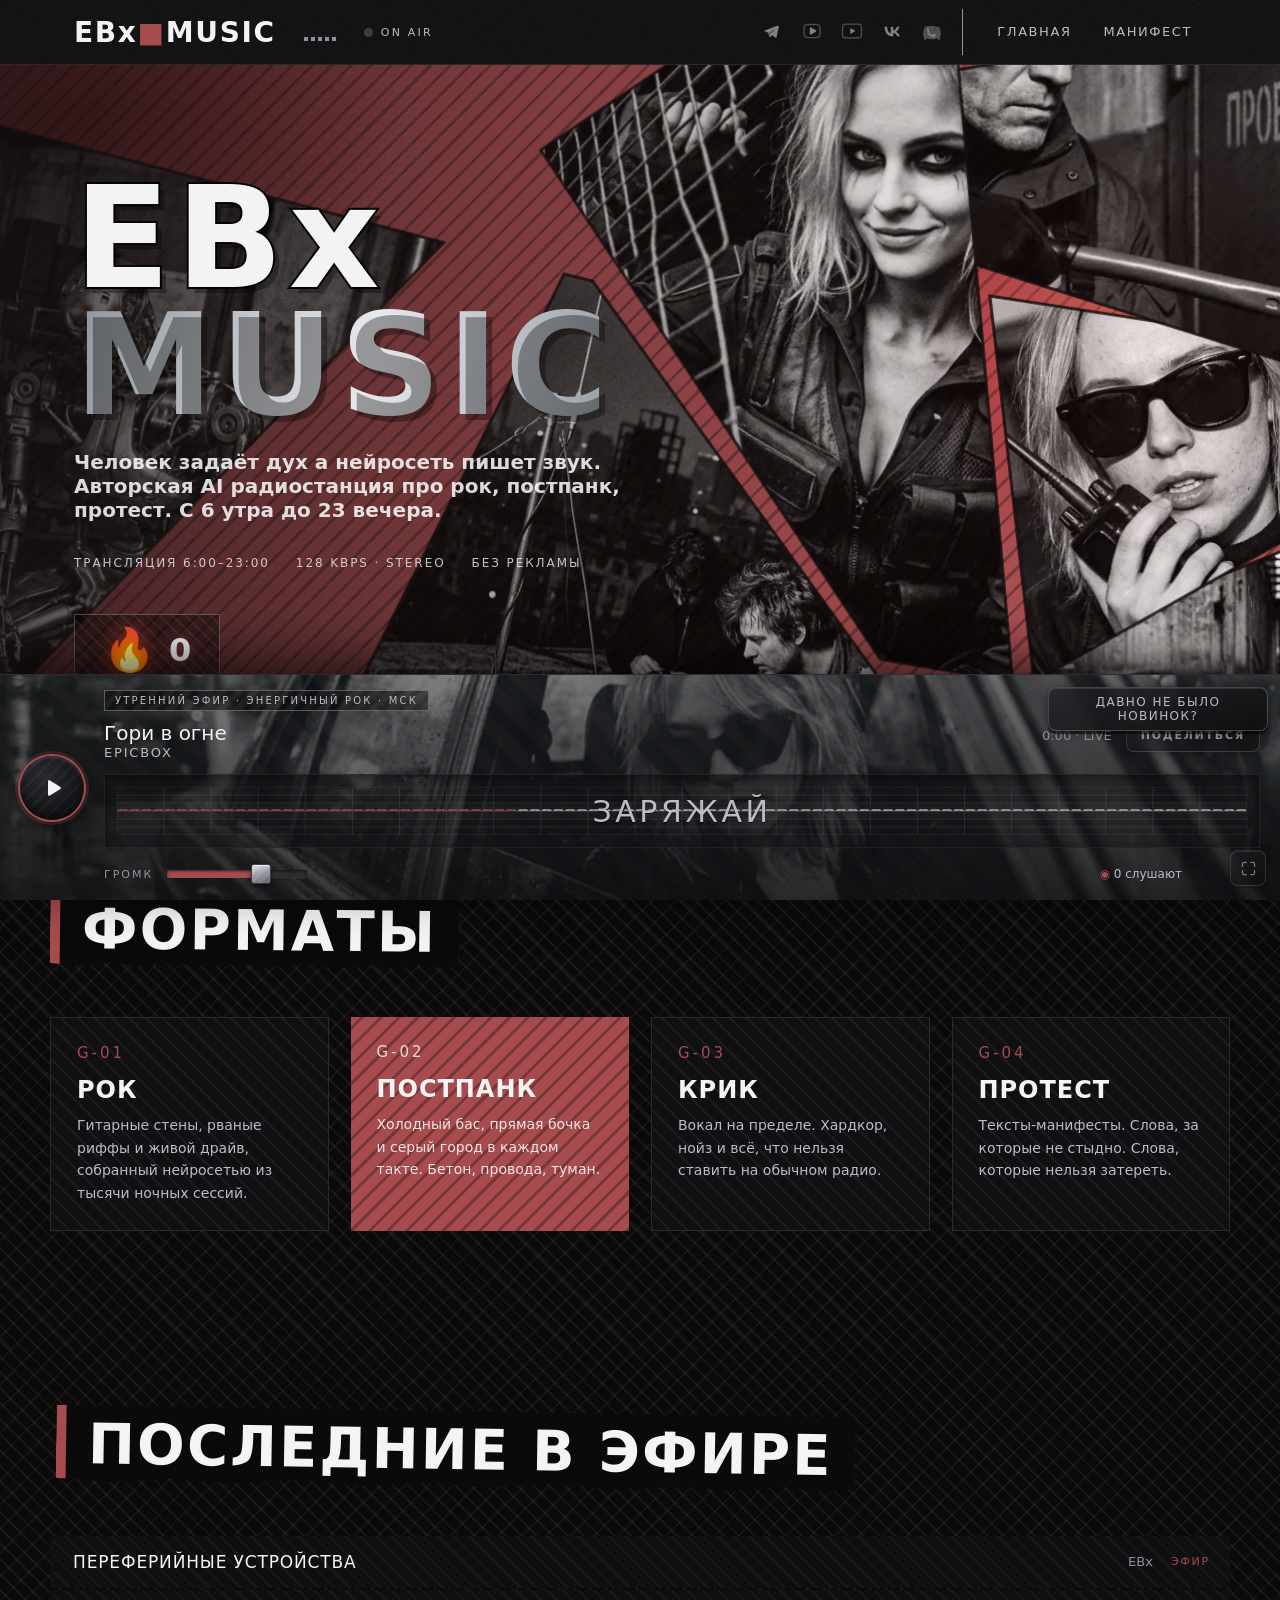
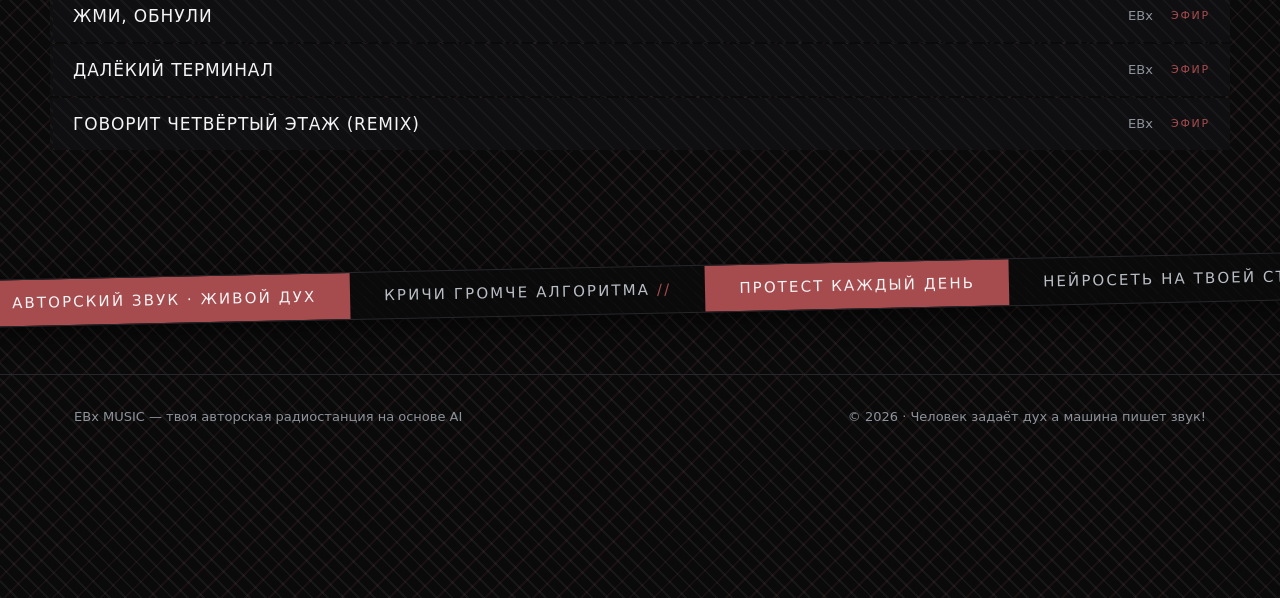
==== index.html @ da036bd4 "add Discord link (header + join)" ====
<!doctype html>
<html lang="ru">
<head>
  <meta charset="utf-8">
  <meta name="viewport" content="width=device-width, initial-scale=1, viewport-fit=cover">
  <title>EBx MUSIC — В эфире</title>
  <meta name="description" content="Авторская AI радиостанция про рок, постпанк, протест. Человек задаёт дух а нейросеть пишет звук. С 6 утра до 23 вечера.">
  <meta property="og:title" content="EBx MUSIC — авторское AI-радио">
  <meta property="og:description" content="Рок, постпанк и крик протеста. Нейросеть пишет звук — с 6 утра до 23 вечера.">
  <meta property="og:type" content="website">
  <meta name="radio-online-verification" content="2487713317a01f3c6e963885a23d91bf057088931046e18e">
  <link rel="icon" href="data:image/svg+xml,%3Csvg xmlns='http://www.w3.org/2000/svg' viewBox='0 0 32 32'%3E%3Crect width='32' height='32' fill='%230A0A0B'/%3E%3Cpath d='M20 3 6 19h7l-3 10L26 12h-8l2-9z' fill='%23B31217'/%3E%3C/svg%3E">
  <style>
  #__loadbar{position:fixed;top:0;left:0;height:3px;width:0;z-index:1001;pointer-events:none;transition:width .25s cubic-bezier(.1,.5,.3,1),opacity .3s;opacity:1}
  #__loadbar .lb-body{position:absolute;inset:0;background:repeating-linear-gradient(-45deg,#B31217 0 8px,#7E0D11 8px 16px);background-size:23px 100%;animation:lbMove .5s linear infinite}
  #__loadbar .lb-head{position:absolute;top:0;bottom:0;right:0;width:56px;background:linear-gradient(90deg,rgba(232,234,238,0),#E8EAEE 35%,#9AA0A8 60%,#D7DADE 85%,#878C94);box-shadow:0 0 10px rgba(179,18,23,.9),0 0 4px rgba(232,234,238,.8)}
  @keyframes lbMove{to{background-position:23px 0}}
  @media (prefers-reduced-motion:reduce){#__loadbar .lb-body{animation:none}}
  </style>
  <script>
  (function(){
    var d=document,b=d.createElement('div');b.id='__loadbar';
    b.innerHTML='<div class="lb-body"></div><div class="lb-head"></div>';
    d.documentElement.appendChild(b);
    var p=0,done=false;
    function set(v){p=Math.max(p,Math.min(v,100));b.style.width=p+'%'}
    function trickle(){if(done)return;var step=(100-p)*.12*(.6+Math.random()*.8);set(p+Math.max(.5,step));if(p<85)setTimeout(trickle,200+Math.random()*300)}
    set(35);setTimeout(trickle,250);
    function complete(){if(done)return;done=true;set(100);setTimeout(function(){b.style.opacity='0';setTimeout(function(){b.remove()},320)},150)}
    if(d.readyState==='complete')complete();else addEventListener('load',complete);
    addEventListener('pageshow',function(e){if(e.persisted){done=true;b.remove()}});
  })();
  </script>
  <script type="module" crossorigin src="/assets/share-CVYyEYfm.js"></script>
  <script type="module" crossorigin src="/assets/main-DSw1PG3q.js"></script>
  <link rel="stylesheet" crossorigin href="/assets/share-ChvzDr6m.css">
  <link rel="preconnect" href="https://radio.ebxm.ru" crossorigin>
  <link rel="preload" as="image" fetchpriority="high" href="/assets/collage--79Tf3HQ.webp">
<style id="critical-css">:root{--black: #0A0A0B;--white: #F4F4F5;--red: #A64B4E;--red-dark: #743B3E;--silver: #B9BDC4;--silver-dim: #8E939B;--metallic: linear-gradient(100deg, #8E939B 0%, #E8EAEE 28%, #9AA0A8 50%, #D7DADE 72%, #878C94 100%);--noise: url("data:image/svg+xml,%3Csvg xmlns='http://www.w3.org/2000/svg' width='140' height='140'%3E%3Cfilter id='n'%3E%3CfeTurbulence type='fractalNoise' baseFrequency='0.9' numOctaves='2'/%3E%3C/filter%3E%3Crect width='140' height='140' filter='url(%23n)' opacity='0.5'/%3E%3C/svg%3E");--stripes: repeating-linear-gradient(45deg, transparent 0 14px, rgba(166,75,78,.14) 14px 28px);--font-h: "Arial Narrow", "Impact", system-ui, sans-serif;--font-b: system-ui, "Segoe UI", sans-serif}*{margin:0;padding:0;box-sizing:border-box}html{scroll-behavior:smooth;overflow-x:hidden}body{background:repeating-linear-gradient(45deg,rgba(255,255,255,.055) 0 2px,transparent 2px 11px),repeating-linear-gradient(-45deg,rgba(166,75,78,.09) 0 2px,transparent 2px 17px),var(--black);color:var(--white);font-family:var(--font-b);overflow-x:hidden;max-width:100vw;padding-bottom:140px}body:after{content:"";position:fixed;inset:0;background:var(--noise);opacity:.07;pointer-events:none;z-index:999}body:before{content:"";position:fixed;inset:-50%;background:repeating-linear-gradient(45deg,transparent 0 20px,rgba(185,189,196,.06) 20px 22px,transparent 22px 44px);pointer-events:none;z-index:0;animation:stripes 60s linear infinite}a{color:inherit;text-decoration:none}svg,canvas{display:block}h1,h2,h3{font-family:var(--font-h);text-transform:uppercase;letter-spacing:.04em;font-weight:700}.metallic{background:var(--metallic);background-size:200% 100%;-webkit-background-clip:text;background-clip:text;color:transparent;animation:sheen 6s linear infinite}.wrap{max-width:1180px;margin:0 auto;padding:0 24px}html{scrollbar-width:thin;scrollbar-color:var(--red) #0D0D0F}::-webkit-scrollbar{width:12px;height:12px}::-webkit-scrollbar-track{background:repeating-linear-gradient(45deg,rgba(255,255,255,.03) 0 2px,transparent 2px 8px),#0d0d0f}::-webkit-scrollbar-thumb{background:repeating-linear-gradient(-45deg,#a64b4e 0 8px,#743b3e 8px 16px);border:1px solid rgba(185,189,196,.35)}::-webkit-scrollbar-thumb:hover{background:linear-gradient(100deg,#8e939b,#e8eaee 28%,#9aa0a8,#d7dade 72%,#878c94);border-color:var(--silver)}::-webkit-scrollbar-thumb:active{background:var(--red-dark)}::-webkit-scrollbar-corner{background:#0d0d0f}.evt-scroll{scrollbar-width:thin;scrollbar-color:var(--red) #0D0D0F}.evt-scroll::-webkit-scrollbar{width:8px}textarea{scrollbar-width:thin;scrollbar-color:var(--red-dark) #101013}textarea::-webkit-scrollbar{width:8px}textarea::-webkit-scrollbar-track{background:#101013}header.site{position:sticky;top:0;z-index:100;border-bottom:1px solid #26262B;background:url("data:image/svg+xml,%3Csvg xmlns='http://www.w3.org/2000/svg' width='140' height='140'%3E%3Cfilter id='n'%3E%3CfeTurbulence type='fractalNoise' baseFrequency='0.8' numOctaves='2'/%3E%3C/filter%3E%3Crect width='140' height='140' filter='url(%23n)' opacity='0.08'/%3E%3C/svg%3E"),#0a0a0bed;backdrop-filter:blur(8px)}.header-in{display:flex;align-items:center;gap:28px;height:64px}.logo{font-family:var(--font-h);font-size:28px;font-weight:700;letter-spacing:.06em}.logo b{color:var(--red)}.eq{display:flex;gap:3px;align-items:flex-end;height:18px}.eq i{width:4px;background:var(--silver-dim);height:20%}.on-air .eq i{background:var(--red);animation:eq .8s ease-in-out infinite alternate}.eq i:nth-child(2){animation-delay:.15s}.eq i:nth-child(3){animation-delay:.3s}.eq i:nth-child(4){animation-delay:.1s}.eq i:nth-child(5){animation-delay:.25s}nav.main{display:flex;align-items:center;gap:4px;margin-left:auto}nav.main .soc{display:flex;align-items:center;gap:12px;margin-right:16px;padding-right:16px;border-right:1px solid var(--silver-dim, #3A3A3E)}nav.main .soc a{display:flex;align-items:center;padding:8px 0;color:var(--silver);opacity:.65;border-bottom:2px solid transparent}nav.main .soc svg{width:28px;height:28px}nav.main .soc a:hover{color:var(--white);opacity:1}nav.main a{padding:8px 14px;font-size:13px;letter-spacing:.12em;text-transform:uppercase;color:var(--silver);border-bottom:2px solid transparent}nav.main a:hover{color:var(--white)}nav.main a.active{color:var(--white);border-color:var(--red)}.on-air-badge{display:flex;align-items:center;gap:8px;font-size:11px;letter-spacing:.2em;color:var(--silver)}.on-air-badge:before{content:"";width:9px;height:9px;border-radius:50%;background:#3a3a3e}body.on-air .on-air-badge{color:var(--white)}body.on-air .on-air-badge:before{background:var(--red);animation:pulse 1.4s infinite}.burger{display:none;margin-left:auto;width:44px;height:44px;background:none;border:none;cursor:pointer;padding:10px;flex-direction:column;justify-content:space-between}.burger span{display:block;height:3px;width:100%;background:var(--silver);transition:transform .3s,opacity .3s,background .3s}.burger:hover span{background:var(--white)}.burger.open span:nth-child(1){transform:translateY(8.5px) rotate(45deg);background:var(--red)}.burger.open span:nth-child(2){opacity:0}.burger.open span:nth-child(3){transform:translateY(-8.5px) rotate(-45deg);background:var(--red)}.mobile-nav{display:none;position:sticky;top:64px;z-index:99;background:repeating-linear-gradient(45deg,rgba(255,255,255,.03) 0 1px,transparent 1px 8px),#0a0a0bfa;border-bottom:1px solid #26262B;transform:translateY(-8px);opacity:0;pointer-events:none;transition:transform .3s ease,opacity .3s ease}.mobile-nav.open{transform:none;opacity:1;pointer-events:auto}.mobile-nav a{display:block;padding:16px 24px;font-family:var(--font-h);text-transform:uppercase;letter-spacing:.14em;font-size:17px;color:var(--silver);border-left:4px solid transparent}.mobile-nav a:hover{color:var(--white);background:#a64b4e24}.mobile-nav a.active{color:var(--white);border-left-color:var(--red)}@media (max-width: 720px){nav.main{display:none}.burger{display:flex}.mobile-nav{display:block}.header-in{gap:14px}.logo{font-size:24px}}.hero-blobs{position:absolute;inset:0;pointer-events:none;z-index:1}.hero-blobs i{position:absolute;display:block;border-radius:50%;filter:blur(2px);will-change:transform}.hero-blobs i:nth-child(1){width:46vw;height:30vw;left:-12vw;top:-8vw;background:radial-gradient(ellipse at 40% 40%,rgba(60,5,7,.55),transparent 65%);animation:blobDrift1 26s ease-in-out infinite alternate}.hero-blobs i:nth-child(2){width:34vw;height:34vw;right:-6vw;top:6vw;background:radial-gradient(circle at 45% 45%,rgba(255,120,80,.32),rgba(208,24,30,.18) 45%,transparent 68%);animation:blobDrift2 21s ease-in-out infinite alternate}.hero-blobs i:nth-child(3){width:14vw;height:9vw;left:34vw;bottom:-3vw;background:radial-gradient(ellipse,rgba(255,180,140,.26),transparent 70%);animation:blobDrift1 17s ease-in-out infinite alternate-reverse}.hero-blobs i:nth-child(4){width:26vw;height:20vw;right:8vw;bottom:-10vw;background:radial-gradient(ellipse at 50% 30%,rgba(40,3,5,.5),transparent 62%);animation:blobDrift2 30s ease-in-out infinite alternate-reverse}.hero-blobs i:nth-child(5){width:12vw;height:12vw;left:10vw;top:30%;background:radial-gradient(circle,rgba(185,189,196,.16),transparent 65%);animation:blobDrift1 23s ease-in-out infinite alternate}@keyframes blobDrift1{0%{transform:translate(0) scale(1)}to{transform:translate(4vw,2vw) scale(1.08)}}@keyframes blobDrift2{0%{transform:translate(0) scale(1.05)}to{transform:translate(-3vw,3vw) scale(.95)}}@media (prefers-reduced-motion: reduce){.hero-blobs i{animation:none}}.hero{position:relative;padding:110px 0 90px;background:repeating-linear-gradient(-45deg,rgba(0,0,0,.3) 0 3px,transparent 3px 14px),var(--red);overflow:hidden}.hero:before{content:"";position:absolute;inset:0;background:var(--stripes);animation:stripes 26s linear infinite}.hero:after{content:"";position:absolute;inset:0;background:var(--noise);opacity:.16;mix-blend-mode:overlay}.hero .wrap{position:relative;z-index:2}.hero-grid{display:grid;grid-template-columns:1.5fr 1fr;gap:44px;align-items:center}@media (max-width: 900px){.hero-grid{grid-template-columns:1fr}.event-feed{max-width:480px;max-height:480px}}@media (max-width: 720px){.hero{padding:72px 0 64px}.hero p.sub{font-size:16px}.card:nth-child(4n+1){transform:rotate(-.35deg) translateY(1px)}.card:nth-child(4n+2){transform:rotate(.45deg) translateY(-1.5px)}.card:nth-child(4n+3){transform:rotate(-.2deg) translate(1.5px)}.card:nth-child(4n){transform:rotate(.3deg) translateY(2px)}section.block{padding:64px 0}.card:nth-child(4n+1),.card:nth-child(4n+2),.card:nth-child(4n+3),.card:nth-child(4n),section.block:nth-of-type(odd) .sec-title,section.block:nth-of-type(2n) .sec-title,section.block:nth-of-type(3n) .sec-title,section.block:nth-of-type(4n) .sec-title{transform:none}}@media (max-width: 480px){.eq{display:none}.header-in{height:56px}.logo{font-size:21px}.on-air-badge{font-size:9px;letter-spacing:.14em}.mobile-nav{top:56px}.ticker{margin:18px -8px}.event-feed{max-height:420px}.wrap{padding:0 16px}}@media (pointer: coarse){input[type=range]{height:6px}input[type=range]::-webkit-slider-thumb{width:22px;height:22px}input[type=range]::-moz-range-thumb{width:22px;height:22px}}.hero-collage{position:absolute;inset:0;z-index:1;background-image:var(--shard-img);background-size:cover;background-position:center;background-repeat:no-repeat;pointer-events:none;opacity:.92}.hero-collage:after{content:"";position:absolute;inset:0;pointer-events:none;background:linear-gradient(90deg,#0a0a0bb8,#0a0a0b40 45%,#0a0a0b00 75%)}.hero-left{position:relative;z-index:2}.btn{display:inline-flex;align-items:center;gap:12px;font-family:var(--font-h);text-transform:uppercase;letter-spacing:.14em;font-size:16px;padding:16px 34px;border:none;cursor:pointer;color:var(--white);background:var(--black);position:relative;overflow:hidden}.btn:before{content:"";position:absolute;inset:0;background:repeating-linear-gradient(-45deg,transparent 0 10px,rgba(255,255,255,.07) 10px 20px)}.btn:hover{outline:1px solid var(--silver)}.btn.red{background:var(--red-dark)}.btn.silver{background:var(--metallic);background-size:200% 100%;animation:sheen 5s linear infinite;color:var(--black)}.btn.silver:before{background:repeating-linear-gradient(-45deg,transparent 0 10px,rgba(0,0,0,.05) 10px 20px)}</style>
</head>
<body>
<header class="site"><div class="wrap header-in">
  <a class="logo" href="/">EBx<b>■</b>MUSIC</a>
  <div class="eq" aria-hidden="true"><i></i><i></i><i></i><i></i><i></i></div>
  <span class="on-air-badge">ON AIR</span>
  <nav class="main">
    <span class="soc" aria-label="Соцсети">
      <a href="https://t.me/ebxmusic" target="_blank" rel="noopener" aria-label="Telegram" title="Telegram">
        <svg viewBox="0 0 24 24" width="20" height="20" fill="none" xmlns="http://www.w3.org/2000/svg" aria-hidden="true"><path d="M17.07 7.23 5.95 11.54c-.76.3-.75.72-.13.9l2.85.9 1.1 3.37c.13.36.24.5.45.5.28 0 .4-.13.56-.29l1.35-1.31 2.81 2.08c.52.28.89.14 1.02-.48l1.85-8.72c.19-.76-.29-1.1-.94-.86Z" fill="currentColor"/><path d="M9.6 13.94 13.9 10.8c.21-.14.4-.06.25.08l-3.67 3.32-.14 1.55-.44-1.81Z" fill="#0A0A0B" fill-opacity=".9"/></svg>
      </a>
      <a href="https://www.youtube.com/@epicboxmusic" target="_blank" rel="noopener" aria-label="YouTube" title="YouTube">
        <svg viewBox="0 0 24 24" width="20" height="20" fill="none" xmlns="http://www.w3.org/2000/svg" aria-hidden="true"><path d="M11.08 9.06l4.2 2.4a.62.62 0 0 1 0 1.08l-4.2 2.4a.62.62 0 0 1-.93-.54V9.6a.62.62 0 0 1 .93-.54Z" fill="currentColor"/><path d="M7.2 6.6c1.55-.13 3.13-.2 4.8-.2s3.25.07 4.8.2c.95.08 1.72.8 1.86 1.74.13.9.22 2.26.22 3.66s-.09 2.76-.22 3.66a1.96 1.96 0 0 1-1.86 1.74c-1.55.13-3.13.2-4.8.2s-3.25-.07-4.8-.2a1.96 1.96 0 0 1-1.86-1.74c-.13-.9-.22-2.26-.22-3.66s.09-2.76.22-3.66A1.96 1.96 0 0 1 7.2 6.6Z" stroke="currentColor" stroke-opacity=".55" stroke-width="1.1"/></svg>
      </a>
      <a href="https://rutube.ru/channel/48213165" target="_blank" rel="noopener" aria-label="Rutube" title="Rutube">
        <svg viewBox="0 0 24 24" width="20" height="20" fill="none" xmlns="http://www.w3.org/2000/svg" aria-hidden="true"><path d="M12 6.1c2.6 0 4.5.03 5.9.1 1.1.06 1.98.9 2.1 2 .1.9.17 2.2.17 3.8s-.07 2.9-.17 3.8a2.14 2.14 0 0 1-2.1 2c-1.4.07-3.3.1-5.9.1s-4.5-.03-5.9-.1a2.14 2.14 0 0 1-2.1-2c-.1-.9-.17-2.2-.17-3.8s.07-2.9.17-3.8a2.14 2.14 0 0 1 2.1-2c1.4-.07 3.3-.1 5.9-.1Z" stroke="currentColor" stroke-opacity=".55" stroke-width="1.1"/><path d="M10.6 9.4l4.2 2.6-4.2 2.6V9.4Z" fill="currentColor"/></svg>
      </a>
      <a href="https://vkvideo.ru/@club239750230" target="_blank" rel="noopener" aria-label="VK Video" title="VK Video">
        <svg viewBox="0 0 24 24" width="20" height="20" fill="none" xmlns="http://www.w3.org/2000/svg" aria-hidden="true"><path d="M12.8 16.6c-4.5 0-7.1-3.1-7.2-8.2h2.3c.06 3.76 1.72 5.35 3.04 5.68V8.4h2.16v3.25c1.3-.14 2.67-1.62 3.13-3.25h2.16a6.5 6.5 0 0 1-2.99 4.2 6.73 6.73 0 0 1 3.5 4h-2.38c-.5-1.55-1.76-2.75-3.42-2.92v2.92h-.28Z" fill="currentColor"/></svg>
      </a>
<a href="https://discord.gg/Epwmk53xg4" target="_blank" rel="noopener" aria-label="Discord" title="Discord">
        <svg viewBox="0 0 24 24" width="20" height="20" fill="none" xmlns="http://www.w3.org/2000/svg" aria-hidden="true"><path d="M17.9 8.32a11.4 11.4 0 0 1 1.72 5.53c-.01.78-.87 5.15-1.27 5.78-.1.15-.26.24-.44.24h-.29a.6.6 0 0 1-.55-.37l-.53-1.32a11.4 11.4 0 0 1-9.08 0l-.53 1.32a.6.6 0 0 1-.55.37h-.29a.59.59 0 0 1-.44-.24c-.4-.63-1.26-5-1.27-5.78a11.4 11.4 0 0 1 1.72-5.53 1.3 1.3 0 0 1 .8-.35c1-.1 2.03-.15 3.05-.16h1.13c1.02 0 2.04.06 3.05.16a1.3 1.3 0 0 1 .8.35Z" fill="currentColor" fill-opacity=".55"/><path d="M9.5 13.8c-.7-.5-1.17-1.06-1.17-1.06a3.8 3.8 0 0 1-.62-1.9c.01-.55.28-.8.44-.94.16-.15.4-.2.62-.2h.3c.2 0 .4.02.5.4.18.56.5 1.55.55 1.67.05.11.07.25 0 .37-.06.13-.11.21-.22.33-.11.11-.23.25-.33.34-.11.1-.23.21-.1.42.13.22.5.74 1.07 1.2.72.58 1.31.79 1.52.89.2.1.33.08.45-.05.12-.13.5-.6.63-.8.13-.21.26-.17.44-.1.17.06 1.11.53 1.3.63.19.1.32.14.36.23.05.08.05.5-.12.98-.17.47-.99 1.02-1.38 1.05-.4.04-.76.19-2.56-.53-2.16-.86-3.53-3.14-3.64-3.28" fill="currentColor"/><ellipse cx="9.85" cy="11.15" rx=".5" ry=".55" fill="#0A0A0B" fill-opacity=".9"/><ellipse cx="14.15" cy="11.15" rx=".5" ry=".55" fill="#0A0A0B" fill-opacity=".9"/></svg>
      </a>
    </span>
    <a href="/" class="active">Главная</a><a href="/about.html">Манифест</a>
  </nav>
  <button class="burger" id="burgerBtn" aria-label="Меню" aria-expanded="false">
    <span></span><span></span><span></span>
  </button>
</div></header>
<div class="mobile-nav" id="mobileNav">
  <a href="/" class="active">Главная</a><a href="/about.html">Манифест</a>
</div><main id="view" data-page="home">
  <div class="main-collage" style="--shard-img:url('data:,')" data-collage="assets/shards/collage-main.webp" aria-hidden="true"></div>
<section class="hero"><div class="hero-blobs" aria-hidden="true"><i></i><i></i><i></i><i></i><i></i></div>
  <div class="hero-collage" style="--shard-img:url('/assets/collage--79Tf3HQ.webp')" aria-hidden="true"></div><div class="wrap hero-grid">
  <div class="hero-left">
    <h1><span class="hero-eb">EB</span><span class="glitch" data-t="x">x</span><br><span class="metallic">MUSIC</span></h1>
    <p class="sub">Человек задаёт дух а нейросеть пишет звук. Авторская AI радиостанция про рок, постпанк, протест. С 6 утра до 23 вечера.</p>
    <div class="meta"><span>ТРАНСЛЯЦИЯ 6:00–23:00</span><span>128 KBPS · STEREO</span><span>БЕЗ РЕКЛАМЫ</span></div>
    <div class="flame-zone reveal">
      <button class="flame-btn" id="flameBtn" aria-label="Подкинуть огонёк">
        <span class="flame-emoji">🔥</span>
        <span class="flame-count" id="flameCount">0</span>
      </button>
      <p class="flame-note">Подкидывай огонь — общий костёр видят все.</p>
    </div>
  </div>
</div></section><section class="block wrap"><h2 class="sec-title reveal">Форматы</h2>
  <div class="grid g4">
    <article class="card reveal"><div class="num">G-01</div><h3>Рок</h3><p>Гитарные стены, рваные риффы и живой драйв, собранный нейросетью из тысячи ночных сессий.</p></article>
    <article class="card red-bg reveal"><div class="num">G-02</div><h3>Постпанк</h3><p>Холодный бас, прямая бочка и серый город в каждом такте. Бетон, провода, туман.</p></article>
    <article class="card reveal"><div class="num">G-03</div><h3>Крик</h3><p>Вокал на пределе. Хардкор, нойз и всё, что нельзя ставить на обычном радио.</p></article>
    <article class="card reveal"><div class="num">G-04</div><h3>Протест</h3><p>Тексты-манифесты. Слова, за которые не стыдно. Слова, которые нельзя затереть.</p></article>
  </div>
</section><section class="block wrap"><h2 class="sec-title reveal">Последние в эфире</h2>
  <ul class="history" id="historyList"></ul>
</section>
</main><div class="ticker" aria-hidden="true"><div class="ticker-track">
  <span>АВТОРСКИЙ ЗВУК · ЖИВОЙ ДУХ</span><span>КРИЧИ ГРОМЧЕ АЛГОРИТМА</span><span>ПРОТЕСТ КАЖДЫЙ ДЕНЬ</span><span>НЕЙРОСЕТЬ НА ТВОЕЙ СТОРОНЕ</span><span>ЧЕЛОВЕК ЗАДАЁТ ДУХ — AI ПИШЕТ ЗВУК</span><span>РОК НЕ УМИРАЕТ</span>
  <span>АВТОРСКИЙ ЗВУК · ЖИВОЙ ДУХ</span><span>КРИЧИ ГРОМЧЕ АЛГОРИТМА</span><span>ПРОТЕСТ КАЖДЫЙ ДЕНЬ</span><span>НЕЙРОСЕТЬ НА ТВОЕЙ СТОРОНЕ</span><span>ЧЕЛОВЕК ЗАДАЁТ ДУХ — AI ПИШЕТ ЗВУК</span><span>РОК НЕ УМИРАЕТ</span>
</div></div><div class="wrap">
  <section class="player" aria-label="Плеер эфира">
    <video class="rain-overlay" muted loop playsinline preload="none" data-src="assets/rain-compressed.webm" aria-hidden="true"></video>
    <button class="fresh-btn" id="freshBtn" title="Давно не было новинок?">Давно не было новинок?</button>
    <div class="player-in">
    <button class="play-btn" id="playBtn" aria-label="Слушать">
      <span class="pb-ring" aria-hidden="true"></span>
      <svg class="pb-ic pb-play" viewBox="0 0 24 24" width="24" height="24" aria-hidden="true"><path d="M8 5.2v13.6c0 .8.9 1.3 1.6.9l10.8-6.8c.6-.4.6-1.4 0-1.8L9.6 4.3C8.9 3.9 8 4.4 8 5.2z" fill="currentColor"/></svg>
      <svg class="pb-ic pb-pause" viewBox="0 0 24 24" width="22" height="22" aria-hidden="true"><rect x="6" y="4.5" width="4.4" height="15" rx="1.6" fill="currentColor"/><rect x="13.6" y="4.5" width="4.4" height="15" rx="1.6" fill="currentColor"/></svg>
    </button>
    <div class="player-info">
      <div class="row1">
        <div><div id="trackTitle">—</div><div id="trackArtist">—</div></div>
        <div class="row1-right">
          <div id="trackTime">0:00 / 0:00</div>
          <button class="share-btn" id="shareBtn" aria-label="Поделиться" title="Поделиться">Поделиться</button>
        </div>
      </div>
      <div class="scope-wrap">
        <canvas id="wave"></canvas>
        <div class="scope-words" id="scopeWords" aria-hidden="true"></div>
      </div>
      <div class="player-controls">
        <label for="vol">ГРОМК</label><input type="range" id="vol" min="0" max="1" step="0.01">
        <span id="listeners">—</span>
      </div>
    </div>
    </div><!-- /player-in -->
    <button class="fs-btn" id="fsBtn" aria-label="На весь экран" title="На весь экран">
      <svg class="ic-expand" viewBox="0 0 24 24" width="17" height="17" fill="none" stroke="currentColor" stroke-width="1.8" stroke-linecap="round" stroke-linejoin="round"><path d="M9 3.5H5.5A2 2 0 0 0 3.5 5.5V9M15 3.5h3.5a2 2 0 0 1 2 2V9M9 20.5H5.5a2 2 0 0 1-2-2V15M15 20.5h3.5a2 2 0 0 0 2-2V15"/></svg>
      <svg class="ic-collapse" viewBox="0 0 24 24" width="17" height="17" fill="none" stroke="currentColor" stroke-width="1.8" stroke-linecap="round" stroke-linejoin="round"><path d="M3.5 9H7a2 2 0 0 0 2-2V3.5M20.5 9H17a2 2 0 0 1-2-2V3.5M3.5 15H7a2 2 0 0 1 2 2v3.5M20.5 15H17a2 2 0 0 0-2 2v3.5"/></svg>
    </button>
  </section>
</div><footer class="site"><div class="wrap"><span>EBx MUSIC — твоя авторская радиостанция на основе AI</span><span>© <span id="year"></span> · Человек задаёт дух а машина пишет звук!</span></div></footer>
<noscript><style>.player { transform: none !important; transition: none !important; }</style></noscript>
</body>
</html>
---- assets/share-ChvzDr6m.css ----
#shardPanel{position:fixed;left:14px;top:80px;z-index:1500;width:270px;padding:14px;background:#0d0d0ff5;border:1px solid rgba(185,189,196,.3);box-shadow:0 10px 40px #0009;font-family:system-ui,sans-serif;font-size:12px;color:var(--silver)}#shardPanel .sp-head{font-family:var(--font-h);letter-spacing:.2em;text-transform:uppercase;color:var(--white);margin-bottom:10px;padding-bottom:8px;border-bottom:1px solid rgba(255,255,255,.12);cursor:grab;user-select:none;touch-action:none}#shardPanel .sp-head:active{cursor:grabbing}#shardPanel .sp-row{display:flex;flex-wrap:wrap;gap:6px;margin-bottom:8px}#shardPanel .sp-row label{display:flex;align-items:center;gap:6px;width:100%;font-size:10px;letter-spacing:.1em}#shardPanel .sp-row input[type=range]{flex:1;width:auto}#shardPanel .sp-btn{font:inherit;text-transform:uppercase;letter-spacing:.08em;background:#1b1b1f;color:var(--silver);border:1px solid rgba(185,189,196,.3);padding:6px 10px;cursor:pointer;border-radius:4px}#shardPanel .sp-btn:hover{color:var(--white);border-color:var(--silver)}#shardPanel .sp-btn.primary{background:var(--red);border-color:var(--red);color:var(--white)}#shardPanel .sp-btn.danger:hover{border-color:#e8384f;color:#e8384f}#shardPanel .sp-status{width:100%;font-size:10px;color:var(--silver-dim)}#shardPanel .sp-hint{font-size:10px;color:var(--silver-dim);line-height:1.6;margin-top:6px}#spPresetBox{display:grid;grid-template-columns:repeat(6,1fr);gap:4px;margin:4px 0 8px;padding:8px;background:#0a0a0bcc;border:1px solid rgba(185,189,196,.2);border-radius:4px}#spPresetBox[hidden]{display:none}#spPresetBox .sp-preset{font-size:16px;line-height:1;padding:7px 0;background:#1b1b1f;color:var(--silver);border:1px solid rgba(185,189,196,.25);border-radius:4px;cursor:pointer}#spPresetBox .sp-preset:hover{color:var(--white);border-color:var(--red);background:#a64b4e40}.sp-layers-head{font-family:var(--font-h);font-size:11px;letter-spacing:.2em;text-transform:uppercase;color:var(--white);margin:8px 0 6px;padding-top:8px;border-top:1px solid rgba(255,255,255,.12)}.sp-layers-head .sp-layers-note{font-size:9px;color:var(--silver-dim);letter-spacing:.06em;text-transform:none}.sp-layers{display:flex;flex-direction:column;gap:3px;max-height:180px;overflow-y:auto;margin-bottom:8px}.sp-layer{display:flex;align-items:center;gap:8px;padding:5px 8px;background:#141417;border:1px solid rgba(185,189,196,.18);border-radius:4px;cursor:pointer;text-align:left;width:100%}.sp-layer:hover{border-color:#b9bdc473}.sp-layer.active{border-color:#e8384f;background:#a64b4e2e}.sp-layer-thumb{width:34px;height:26px;object-fit:cover;border-radius:2px;flex:none;background:#0d0d0f}.sp-layer-name{flex:1;font-size:11px;color:var(--silver);white-space:nowrap;overflow:hidden;text-overflow:ellipsis}.sp-layer.active .sp-layer-name{color:var(--white)}.sp-layer-btn{color:var(--silver-dim);font-size:10px;padding:2px 4px;border-radius:3px}.sp-layer-btn:hover{color:var(--white);background:#a64b4e66}.sp-layer-empty{font-size:10px;color:var(--silver-dim);text-align:center;padding:10px}#shardStage{position:absolute;inset:0;z-index:5;width:100%;height:100%;cursor:crosshair;touch-action:none}#view>#shardStage{height:auto;top:0}#shardStart{position:absolute;right:14px;top:14px;z-index:6;font-family:var(--font-h);font-size:12px;letter-spacing:.12em;text-transform:uppercase;background:#0d0d0feb;color:var(--silver);border:1px solid rgba(185,189,196,.4);padding:8px 14px;cursor:pointer;border-radius:4px}#shardStart:hover{color:var(--white);border-color:var(--red)}#shardStartMain,#shardStartAbout{position:absolute;right:14px;top:58px;z-index:6;font-family:var(--font-h);font-size:12px;letter-spacing:.12em;text-transform:uppercase;background:#0d0d0feb;color:var(--silver);border:1px solid rgba(185,189,196,.4);padding:8px 14px;cursor:pointer;border-radius:4px}#shardStartMain:hover,#shardStartAbout:hover{color:var(--white);border-color:var(--red)}#view{position:relative;z-index:1}.main-collage{position:absolute;inset:0;z-index:0;background-image:var(--shard-img);background-size:cover;background-position:top center;background-repeat:no-repeat;pointer-events:none;opacity:.95}#view>section,#view>.hero,#view>.wrap{position:relative;z-index:1}body.shard-edit .main-collage{opacity:0!important}#shardPanel .sp-btn.active{background:var(--red);border-color:var(--red);color:var(--white)}body.shard-edit,body.shard-edit *,body.poster-mode,body.poster-mode *{cursor:auto!important}body.poster-mode #ppStage,body.shard-edit #shardStage{cursor:crosshair!important}body.shard-edit .hero-collage{opacity:0!important}body.shard-edit #shardStage[style*=move]{cursor:move!important}.event-feed{position:relative;display:flex;flex-direction:column;background:url("data:image/svg+xml,%3Csvg xmlns='http://www.w3.org/2000/svg' width='140' height='140'%3E%3Cfilter id='n'%3E%3CfeTurbulence type='fractalNoise' baseFrequency='0.8' numOctaves='2'/%3E%3C/filter%3E%3Crect width='140' height='140' filter='url(%23n)' opacity='0.08'/%3E%3C/svg%3E"),#0d0d0fc7;border:1px solid rgba(255,255,255,.18);box-shadow:14px 14px #00000059;max-height:560px;overflow:hidden;backdrop-filter:blur(6px)}.evt-head{display:flex;align-items:center;gap:14px;padding:16px 20px;border-bottom:1px solid rgba(255,255,255,.12);background:linear-gradient(90deg,rgba(166,75,78,.35),transparent 70%)}.evt-head-title{font-family:var(--font-h);font-size:15px;letter-spacing:.3em;text-transform:uppercase;color:var(--white)}.evt-head-line{flex:1;height:8px;background:repeating-linear-gradient(-45deg,var(--red) 0 6px,transparent 6px 12px);opacity:.8}.evt-scroll{flex:1;overflow-y:auto;display:flex;flex-direction:column;scrollbar-width:thin;scrollbar-color:var(--red) #0D0D0F}.evt-scroll::-webkit-scrollbar{width:6px}.evt-scroll::-webkit-scrollbar-thumb{background:var(--red)}.evt{position:relative;display:flex;flex-direction:column;gap:5px;padding:18px 20px;color:var(--white);text-decoration:none;border-bottom:1px solid rgba(255,255,255,.08);overflow:hidden}.evt:last-child{border-bottom:none}.evt:before{content:"";position:absolute;top:0;bottom:0;left:-90%;width:60%;background:repeating-linear-gradient(45deg,transparent 0 8px,rgba(166,75,78,.3) 8px 16px);transform:skew(-18deg);transition:left .45s ease;pointer-events:none}.evt:hover:before{left:130%}.evt:hover{background:#a64b4e1f}.evt>*{position:relative}.evt-badge{position:absolute;top:16px;right:16px;font-size:9px;letter-spacing:.2em;padding:4px 10px;background:var(--black);border:1px solid var(--silver-dim);color:var(--silver)}.evt[data-live=true] .evt-badge{background:var(--red);border-color:var(--red);color:var(--white);animation:pulse 1.4s infinite}.evt-kicker{font-size:10px;letter-spacing:.28em;text-transform:uppercase;color:var(--silver-dim)}.evt-title{font-family:var(--font-h);font-size:22px;line-height:1.05;text-transform:uppercase;background:var(--metallic);background-size:200% 100%;-webkit-background-clip:text;background-clip:text;color:transparent;animation:sheen 6s linear infinite;padding-right:60px}.evt-desc{font-size:12px;line-height:1.5;color:var(--silver);max-width:40ch}.evt-timer{font-family:var(--font-h);font-size:20px;font-variant-numeric:tabular-nums;letter-spacing:.06em;color:var(--white);text-shadow:0 0 12px rgba(166,75,78,.55)}.evt[data-live=true] .evt-timer{color:#f5c866}.evt-empty{display:flex;flex-direction:column;align-items:center;justify-content:center;gap:8px;padding:48px 20px;text-align:center}.evt-empty-title{font-family:var(--font-h);font-size:24px;letter-spacing:.18em;text-transform:uppercase;background:var(--metallic);background-size:200% 100%;-webkit-background-clip:text;background-clip:text;color:transparent;animation:sheen 6s linear infinite}.evt-empty-sub{font-size:11px;letter-spacing:.2em;text-transform:uppercase;color:var(--silver-dim)}.evt-tabs{display:grid;grid-template-columns:1fr 1fr;gap:0;border-top:1px solid rgba(255,255,255,.12)}.evt-tab{font-family:var(--font-h);font-size:13px;letter-spacing:.18em;text-transform:uppercase;padding:14px 10px;cursor:pointer;color:var(--silver);background:transparent;border:none;position:relative;transition:color .25s,background .25s}.evt-tab+.evt-tab{border-left:1px solid rgba(255,255,255,.12)}.evt-tab:hover{color:var(--white)}.evt-tab.active{color:var(--white);background:repeating-linear-gradient(-45deg,rgba(166,75,78,.85) 0 10px,var(--red) 10px 20px)}.hero h1{font-size:clamp(56px,11vw,150px);line-height:.9;color:var(--white);text-shadow:6px 6px 0 rgba(0,0,0,.35);text-transform:none}.hero-eb,.hero h1 .glitch{-webkit-text-stroke:4px #000;paint-order:stroke fill}.hero h1 .glitch:before,.hero h1 .glitch:after{-webkit-text-stroke:0}.glitch{position:relative;display:inline-block;color:var(--white)}.glitch:before,.glitch:after{content:attr(data-t);position:absolute;inset:0;opacity:0}.glitch:before{color:#000;transform:translate(4px,3px);z-index:-1}.glitch:after{color:var(--silver);clip-path:inset(30% 0 40% 0)}.glitch{animation:glitchVanish 4s steps(1) infinite}@keyframes glitchVanish{0%,74%,to{opacity:1;transform:none;text-shadow:6px 6px 0 rgba(0,0,0,.35)}75%{opacity:0}77%{opacity:1;transform:translate(5px,-2px)}79%{opacity:0}81%{opacity:1;transform:translate(-4px,2px);text-shadow:-2px 2px 0 var(--red),6px 6px 0 rgba(0,0,0,.35)}83%{opacity:0}85%{opacity:1;transform:none}87%{opacity:0}89%{opacity:1;transform:skew(-8deg);text-shadow:2px 2px 0 var(--silver),6px 6px 0 rgba(0,0,0,.35)}91%{opacity:0}93%{opacity:1;transform:none;text-shadow:6px 6px 0 rgba(0,0,0,.35)}}.hero p.sub{margin-top:22px;max-width:560px;font-size:20px;font-weight:700;color:#ffffffd9}.hero .meta{margin-top:34px;display:flex;gap:26px;flex-wrap:wrap;font-size:12px;letter-spacing:.16em;text-transform:uppercase;color:#ffffffbf}.player{position:fixed;left:0;right:0;bottom:0;z-index:90;margin:0;max-width:none;background:repeating-linear-gradient(-45deg,rgba(255,255,255,.045) 0 2px,transparent 2px 9px),#101013;border:none;border-top:1px solid #2A2A2E;box-shadow:0 -16px 48px #000000a6;overflow:hidden}@media (min-width: 641px){.player{transform:translateY(110%);transition:transform .9s cubic-bezier(.22,1,.36,1)}.player.shown{transform:none}}@media (prefers-reduced-motion: reduce){.player{transform:none;transition:none}}.player:before{content:"";position:absolute;inset:0;background:var(--stripes);opacity:.5;pointer-events:none;z-index:1}.player-photo{position:absolute;inset:0;z-index:0;background-size:cover;background-position:center;opacity:0;transition:opacity 1.6s ease,transform 18s linear;filter:grayscale(30%) contrast(1.1) brightness(.6)}.player-photo.show{opacity:1}.rain-overlay{position:absolute;inset:0;width:100%;height:100%;object-fit:cover;z-index:1;pointer-events:none;mix-blend-mode:screen;opacity:.55}.player.storm .rain-overlay{opacity:.8}@media (prefers-reduced-motion: reduce){.rain-overlay{display:none}}.player.low-power .rain-overlay{display:none}.player-in{display:grid;grid-template-columns:auto 1fr;gap:20px;padding:14px 20px;align-items:center;align-content:center;position:relative;z-index:2;min-height:0}.player-in:before{content:"";position:absolute;inset:0;z-index:-1;background:linear-gradient(180deg,#0a0a0b40,#0a0a0b8c 70%,#0a0a0bbf);pointer-events:none}.fs-btn{position:absolute;right:14px;bottom:14px;z-index:3;width:36px;height:36px;display:flex;align-items:center;justify-content:center;color:var(--silver);cursor:pointer;border-radius:8px;background:linear-gradient(160deg,#1e1e22d1,#0a0a0bd1);border:1px solid rgba(185,189,196,.28);box-shadow:inset 0 1px #e8eaee1f,0 2px 8px #00000073;backdrop-filter:blur(6px);opacity:.6;transition:opacity .25s,color .25s,border-color .25s,box-shadow .25s,transform .15s}.fs-btn:hover{opacity:1;color:var(--white);border-color:#b9bdc48c;box-shadow:inset 0 1px #e8eaee2e,0 0 16px #a64b4e80}.fs-btn:active{transform:scale(.92)}.fs-btn.is-active{color:var(--white);border-color:var(--red);opacity:.95}.fs-btn .ic-collapse,.fs-btn.is-active .ic-expand{display:none}.fs-btn.is-active .ic-collapse{display:block}.share-btn{display:inline-flex;align-items:center;gap:8px;flex:none;color:var(--silver);cursor:pointer;border-radius:8px;font:700 11px/1 var(--font-b);letter-spacing:.16em;text-transform:uppercase;padding:10px 14px;background:linear-gradient(160deg,#1e1e22d1,#0a0a0bd1);border:1px solid rgba(185,189,196,.28);box-shadow:inset 0 1px #e8eaee1f,0 2px 8px #00000073;backdrop-filter:blur(6px);opacity:.75;transition:opacity .25s,color .25s,border-color .25s,transform .15s}.share-btn:hover{opacity:1;color:var(--white);border-color:#b9bdc48c;box-shadow:inset 0 1px #e8eaee2e,0 0 16px #a64b4e80}.share-btn:active{transform:scale(.95)}.share-btn.is-copied{color:var(--white);border-color:var(--red);opacity:1}.share-btn.is-copied svg{opacity:.55}.app-title-row{display:flex;align-items:flex-start;justify-content:space-between;gap:12px}.app-title-row .share-btn{padding:8px 11px;font-size:10px;letter-spacing:.12em;margin-top:2px}.slot-badge{display:inline-block;font-size:10px;letter-spacing:.22em;text-transform:uppercase;color:var(--silver);border:1px solid rgba(185,189,196,.4);padding:4px 10px;margin-bottom:8px;width:fit-content;background:repeating-linear-gradient(-45deg,rgba(255,255,255,.04) 0 6px,transparent 6px 12px),#0a0a0b99}.slot-badge.night{color:var(--white);border-color:var(--red);background:#a64b4e4d}.offair-veil{position:absolute;inset:0;z-index:4;display:flex;flex-direction:column;align-items:center;justify-content:center;gap:12px;background:repeating-linear-gradient(45deg,rgba(255,255,255,.02) 0 2px,transparent 2px 10px),#0a0a0beb;backdrop-filter:blur(3px);text-align:center;padding:20px}.ov-title{font-family:var(--font-h);font-size:clamp(30px,5vw,52px);letter-spacing:.08em;background:var(--metallic);background-size:200% 100%;-webkit-background-clip:text;background-clip:text;color:transparent;animation:sheen 6s linear infinite}.ov-sub{color:var(--silver);font-size:14px;letter-spacing:.04em}.ov-timer{font-family:var(--font-h);font-size:30px;font-variant-numeric:tabular-nums;color:var(--red);text-shadow:0 0 16px rgba(166,75,78,.6)}.fresh-btn{position:absolute;top:12px;right:12px;z-index:3;font-family:var(--font-h);font-size:12px;letter-spacing:.12em;text-transform:uppercase;color:var(--silver);padding:7px 14px;cursor:pointer;max-width:220px;border-radius:8px;display:inline-flex;align-items:center;gap:8px;justify-content:center;background:linear-gradient(160deg,#1e1e22d1,#0a0a0bd1);border:1px solid rgba(185,189,196,.28);box-shadow:inset 0 1px #e8eaee1f,0 2px 8px #00000073,0 3px #0000008c;backdrop-filter:blur(6px);transition:color .25s,border-color .25s,opacity .25s,box-shadow .25s,transform .1s}.fresh-btn:hover{color:var(--white);border-color:var(--silver)}.fresh-btn:active,.fresh-btn.loading{transform:translateY(3px);box-shadow:0 0 #0000008c}.fresh-btn.loading{color:var(--white);border-color:var(--red);cursor:wait}.fresh-spin{width:13px;height:13px;border-radius:50%;flex:none;border:2px solid rgba(185,189,196,.35);border-top-color:var(--red);border-right-color:var(--silver);animation:freshSpin .7s linear infinite}@keyframes freshSpin{to{transform:rotate(360deg)}}.fresh-btn.sent{color:var(--white);border-color:var(--red);background:repeating-linear-gradient(-45deg,#a64b4ee6 0 8px,#743b3ee6 8px 16px);box-shadow:0 0 16px #a64b4e8c;font-size:15px;letter-spacing:.06em;padding:9px 18px}.player:fullscreen .fresh-btn,.player:-webkit-full-screen .fresh-btn{top:18px;right:70px;font-size:13px}@media (max-width: 640px){.fresh-btn{font-size:10px;padding:6px 10px;max-width:130px;top:8px;right:8px;white-space:nowrap}}.player:fullscreen{background:#0a0a0b;border:none;max-width:none;margin:0;display:flex}.player:fullscreen .player-in{width:100%;max-width:900px;margin:auto;grid-template-columns:auto 1fr;gap:40px;padding:48px;min-height:0}.player:fullscreen{height:100vh}.player:fullscreen .play-btn{width:110px;height:110px}.player:fullscreen .pb-ic{width:38px;height:38px}.player:fullscreen #trackTitle{font-size:44px}.player:fullscreen #trackArtist{font-size:16px}.player:fullscreen #trackTime{font-size:18px}.player:fullscreen canvas#wave{height:130px}.player:fullscreen .player-controls label{font-size:14px}.player:fullscreen .player-controls input[type=range]{width:220px}.player:fullscreen #listeners{font-size:16px}.player:fullscreen .fs-btn{width:44px;height:44px;right:20px;bottom:20px;opacity:.8}.player:-webkit-full-screen{background:#0a0a0b;border:none;max-width:none;margin:0;height:100vh;display:flex}.player:-webkit-full-screen .player-in{width:100%;max-width:900px;margin:auto;gap:40px;padding:48px;min-height:0}.player:-webkit-full-screen .play-btn{width:110px;height:110px}.player:-webkit-full-screen #trackTitle{font-size:44px}.player:-webkit-full-screen canvas#wave{height:130px}@media (max-width: 640px){.player:fullscreen .player-in,.player:-webkit-full-screen .player-in{grid-template-columns:1fr;justify-items:center;text-align:center;padding:24px}}.play-btn{position:relative;width:64px;height:64px;border-radius:50%;border:none;cursor:pointer;color:var(--white);display:flex;align-items:center;justify-content:center;background:repeating-linear-gradient(-45deg,rgba(255,255,255,.03) 0 3px,transparent 3px 9px),radial-gradient(circle at 35% 30%,#26262b,#121215 65%,#0c0c0e);box-shadow:inset 0 2px 3px #e8eaee24,inset 0 -4px 8px #0009,0 0 0 2px var(--red),0 0 0 5px #a64b4e38,0 10px 24px #0000008c;transition:transform .12s ease,box-shadow .3s ease}.play-btn:hover{transform:scale(1.05);box-shadow:inset 0 2px 3px #e8eaee33,inset 0 -4px 8px #0009,0 0 0 2px var(--red),0 0 0 8px #a64b4e4d,0 0 28px #a64b4e8c,0 12px 28px #0009}.play-btn:active{transform:scale(.93)}.play-btn:active,.play-btn.loading{box-shadow:inset 0 3px 8px #000000b3,0 0 0 2px var(--red),0 0 0 4px #a64b4e2e,0 4px 10px #00000080}.pb-ring{position:absolute;inset:-6px;border-radius:50%;border:1.5px solid rgba(166,75,78,.55);opacity:0;pointer-events:none}.play-btn.is-playing{color:var(--white)}.play-btn.is-playing .pb-ring{animation:pbPulse 2.2s ease-out infinite}.play-btn.is-playing svg{filter:drop-shadow(0 0 8px rgba(232,234,238,.45))}@keyframes pbPulse{0%{transform:scale(.96);opacity:.8}70%{transform:scale(1.22);opacity:0}to{opacity:0}}.pb-ic{transition:opacity .18s ease,transform .18s ease}.pb-pause,.play-btn.is-playing .pb-play{display:none}.play-btn.is-playing .pb-pause{display:block}.pb-play{margin-left:0}.player-info{min-width:0}.player-info .row1{display:flex;justify-content:space-between;gap:16px;align-items:baseline;flex-wrap:wrap}.row1-right{display:flex;align-items:center;gap:14px;flex:none}#trackTitle{font-size:20px}#trackArtist{color:var(--silver);font-size:13px;letter-spacing:.14em;text-transform:uppercase}#trackTime{font-variant-numeric:tabular-nums;color:var(--silver-dim);font-size:13px}.scope-wrap{position:relative;width:100%;margin-top:14px;background:linear-gradient(180deg,#0b0b0d73,#11111473);border:1px solid rgba(38,38,43,.7);padding:12px;box-shadow:inset 0 2px 10px #00000073}.scope-wrap:before{content:"";position:absolute;inset:0;background:repeating-linear-gradient(0deg,rgba(255,255,255,.012) 0 1px,transparent 1px 3px);pointer-events:none}canvas#wave{width:100%;height:48px;display:block}.scope-words{position:absolute;inset:0;display:flex;align-items:center;justify-content:center;pointer-events:none;font-family:var(--font-h);text-transform:uppercase;font-size:clamp(18px,3vw,30px);letter-spacing:.12em;color:var(--silver);text-shadow:0 1px 0 rgba(0,0,0,.8);opacity:0;transition:opacity .5s ease}.scope-words.show{opacity:1}.scope-words .w{position:absolute;opacity:0;transition:opacity .6s ease,transform .6s ease;transform:translateY(8px)}.scope-words .w.on{opacity:1;transform:none}.player-controls{display:flex;align-items:center;gap:14px;margin-top:14px;flex-wrap:wrap;padding-right:18px}.player-controls label{font-size:11px;letter-spacing:.18em;color:var(--silver-dim)}input[type=range]{-webkit-appearance:none;appearance:none;width:140px;height:24px;background:transparent;cursor:pointer;--fill: 70%}input[type=range]::-webkit-slider-runnable-track{height:8px;border-radius:0;background:linear-gradient(to right,#A64B4E 0,#A64B4E var(--fill),#2A2A2E var(--fill),#2A2A2E 100%);box-shadow:inset 0 1px 3px #000000b3,inset 0 -1px #ffffff0f}input[type=range]::-moz-range-track{height:8px;background:#2a2a2e;box-shadow:inset 0 1px 3px #000000b3}input[type=range]::-moz-range-progress{height:8px;background:#a64b4e}input[type=range]::-webkit-slider-thumb{-webkit-appearance:none;width:20px;height:20px;margin-top:-6px;border-radius:3px;background:repeating-linear-gradient(-45deg,rgba(255,255,255,.08) 0 3px,transparent 3px 6px),linear-gradient(160deg,#e8eaee,#9aa0a8 45%,#5c6066);border:1px solid #3A3D42;box-shadow:0 2px 4px #0009,inset 0 1px #ffffffb3;transition:transform .12s ease,box-shadow .2s ease}input[type=range]::-webkit-slider-thumb:hover{box-shadow:0 0 0 4px #a64b4e40,0 2px 6px #000000b3,inset 0 1px #ffffffb3}input[type=range]::-webkit-slider-thumb:active{transform:scale(.9);box-shadow:0 0 0 6px #a64b4e59,inset 0 2px 3px #00000080}input[type=range]::-moz-range-thumb{width:20px;height:20px;border-radius:3px;background:repeating-linear-gradient(-45deg,rgba(255,255,255,.08) 0 3px,transparent 3px 6px),linear-gradient(160deg,#e8eaee,#9aa0a8 45%,#5c6066);border:1px solid #3A3D42;box-shadow:0 2px 4px #0009,inset 0 1px #ffffffb3}input[type=range]:focus-visible{outline:1px solid var(--red);outline-offset:4px}#listeners{display:inline-block;font-size:12px;color:var(--silver);margin-left:auto;padding-right:60px}#listeners:before{content:"◉ ";color:var(--red)}@media (max-width: 640px){.player-in{grid-template-columns:auto 1fr;justify-items:start;text-align:left;min-height:0;padding:12px 14px;gap:14px;align-items:center}.play-btn{width:52px;height:52px}.player-info{width:100%;min-width:0}.player-info .row1{flex-wrap:nowrap;gap:10px;align-items:center}.player-info .row1>div:first-child{flex:1;min-width:0;overflow:hidden;text-overflow:ellipsis;white-space:nowrap}#trackTitle{font-size:16px;white-space:nowrap;overflow:hidden;text-overflow:ellipsis}#trackArtist{font-size:11px;white-space:nowrap;overflow:hidden;text-overflow:ellipsis}#trackTime{font-size:12px;flex:none}.slot-badge{font-size:9px;padding:3px 8px;margin-bottom:4px}canvas#wave{height:40px}.scope-wrap{margin-top:10px}.player-controls{justify-content:flex-start;gap:10px;margin-top:10px;padding-right:46px}.player-controls label{font-size:10px}.player-controls input[type=range]{width:110px}#listeners{margin-left:auto;font-size:11px;padding-right:0}.fs-btn{width:30px;height:30px;right:8px;bottom:8px}}@media (pointer: coarse){header.site,.event-feed,.fs-btn,.fresh-btn,.offair-veil{backdrop-filter:none}header.site{background:#0a0a0bf5}}.ticker{overflow:hidden;position:relative;background:repeating-linear-gradient(45deg,rgba(255,255,255,.02) 0 1px,transparent 1px 8px),var(--black);border-block:1px solid #26262B;transform:rotate(-1.2deg);margin:26px -22px;box-shadow:0 8px 24px #00000080}.ticker-track{display:flex;width:max-content;animation:marquee 28s linear infinite}.ticker:hover .ticker-track{animation-play-state:paused}.ticker span{padding:14px 34px;font-family:var(--font-h);text-transform:uppercase;letter-spacing:.14em;font-size:15px;white-space:nowrap}.ticker span:nth-child(odd){background:var(--red);color:var(--white)}.ticker span:nth-child(2n){color:var(--silver)}.ticker span:nth-child(2n):after{content:" //";color:var(--red)}@media (hover: hover) and (pointer: fine){body{cursor:none}a,button,label,.chip,.evt,[role=button],summary{cursor:pointer}input[type=range]{cursor:pointer}input,textarea{cursor:text}.player-in,.player-in *{cursor:auto}}.gcursor{position:fixed;left:0;top:0;width:72px;height:72px;z-index:1002;pointer-events:none;opacity:0;transition:opacity .25s;will-change:transform}.gcursor .gc-in{width:100%;height:100%;filter:drop-shadow(0 5px 10px rgba(0,0,0,.65)) drop-shadow(0 0 6px rgba(166,75,78,.35));will-change:transform;transition:filter .2s ease}.gcursor .gc-in.hot{filter:drop-shadow(0 5px 10px rgba(0,0,0,.65)) drop-shadow(0 0 16px rgba(166,75,78,.95)) drop-shadow(0 0 4px rgba(232,234,238,.5));transform:scale(1.12)}.gcursor.visible{opacity:1}.gc-in.swing{animation:swing .13s cubic-bezier(.6,-.3,.9,.4) forwards}.gc-in.respawn{animation:respawnGlitch .42s steps(2) both}@keyframes swing{0%{transform:scale(1) rotate(0)}55%{transform:scale(1.28) rotate(24deg)}to{transform:scale(1.15) rotate(-46deg);filter:drop-shadow(0 0 14px rgba(166,75,78,.95))}}@keyframes respawnGlitch{0%{opacity:0;transform:translate(-8px,4px) skew(-12deg)}25%{opacity:1;transform:translate(6px,-3px)}50%{opacity:.3;transform:translate(-4px,2px) skew(8deg)}75%{opacity:1;transform:translate(2px,-1px)}to{opacity:1;transform:none}}.smash-flash{position:fixed;width:130px;height:130px;margin:-65px 0 0 -65px;border-radius:50%;z-index:1001;pointer-events:none;background:radial-gradient(circle,rgba(244,244,245,.98) 0%,rgba(232,98,44,.6) 30%,rgba(166,75,78,.3) 55%,transparent 75%);animation:flashOut .3s cubic-bezier(.1,.7,.3,1) forwards}@keyframes flashOut{0%{transform:scale(.3) rotate(-8deg);opacity:1}60%{opacity:.9}to{transform:scale(1.9) rotate(5deg);opacity:0}}.shockwave{position:fixed;width:40px;height:40px;margin:-20px 0 0 -20px;border-radius:50%;z-index:1000;pointer-events:none;border:2px solid rgba(185,189,196,.8);box-shadow:0 0 12px #a64b4e99,inset 0 0 8px #a64b4e66;animation:shockOut .5s cubic-bezier(.1,.8,.3,1) forwards}@keyframes shockOut{0%{transform:scale(.4);opacity:1;border-width:3px}to{transform:scale(3.4);opacity:0;border-width:1px}}.shard{position:fixed;z-index:1001;pointer-events:none;animation:shardFly .8s cubic-bezier(.16,.6,.35,1) forwards;will-change:transform,opacity}.shard.piece svg{width:100%;height:100%;filter:drop-shadow(0 2px 4px rgba(0,0,0,.5))}.shard.string{height:2px!important;border-radius:1px;background:linear-gradient(90deg,transparent,#E8EAEE 30%,#8E939B 70%,transparent)!important}@keyframes shardFly{0%{transform:translate(0) rotate(0) scale(.6);opacity:0}10%{opacity:1}55%{opacity:1}to{transform:translate(var(--dx),calc(var(--dy) + 70px)) rotate(var(--rot)) scale(.9);opacity:0}}body.screen-shake{animation:shakeIt .2s linear}@keyframes shakeIt{0%,to{transform:translate(0)}20%{transform:translate(-4px,3px) rotate(-.3deg)}45%{transform:translate(4px,-3px) rotate(.3deg)}70%{transform:translate(-3px,-2px)}}@media (prefers-reduced-motion: reduce){.shard{animation-duration:.2s}.gc-in.swing,body.screen-shake,.shockwave{animation:none}}section.block{padding:90px 0}.sec-title{display:inline-block;font-size:clamp(34px,5vw,56px);padding:6px 22px 10px;background:var(--black);border-left:10px solid var(--red);box-shadow:12px 12px #a64b4e40;margin-bottom:44px;clip-path:polygon(0 0,100% 0,100% 88%,96% 92%,91% 87%,85% 93%,78% 89%,70% 94%,62% 88%,54% 93%,46% 89%,38% 94%,30% 88%,22% 93%,14% 89%,7% 94%,0 90%);transition:transform .25s cubic-bezier(.2,.9,.3,1.4)}section.block:nth-of-type(odd) .sec-title{transform:rotate(-.8deg);box-shadow:14px 10px #a64b4e38}section.block:nth-of-type(2n) .sec-title{transform:rotate(.6deg);box-shadow:10px 14px #a64b4e47}section.block:nth-of-type(3n) .sec-title{transform:rotate(.9deg) translate(6px)}section.block:nth-of-type(4n) .sec-title{transform:rotate(-.5deg) translateY(3px)}.sec-title:hover{transform:rotate(0) translate(0)}.grid{display:grid;gap:22px}.grid.g4{grid-template-columns:repeat(auto-fit,minmax(230px,1fr))}.card{position:relative;background:repeating-linear-gradient(45deg,rgba(255,255,255,.05) 0 2px,transparent 2px 12px),#101013;border:1px solid #2A2A2E;padding:26px;overflow:hidden;transition:transform .3s cubic-bezier(.2,.9,.3,1.35),border-color .3s}.card:nth-child(4n+1){transform:rotate(-.7deg) translateY(2px)}.card:nth-child(4n+2){transform:rotate(.9deg) translateY(-3px)}.card:nth-child(4n+3){transform:rotate(-.4deg) translate(3px)}.card:nth-child(4n){transform:rotate(.6deg) translateY(4px)}.card:hover{transform:rotate(0) translate(0) scale(1.02);border-color:var(--silver-dim);z-index:2}.card:before{content:"";position:absolute;top:0;bottom:0;left:-80%;width:60%;background:repeating-linear-gradient(45deg,transparent 0 8px,rgba(166,75,78,.35) 8px 16px);transform:skew(-18deg);transition:left .45s ease}.card:hover:before{left:120%}.card>*{position:relative}.card h3{font-size:24px;margin-bottom:10px}.card p{color:var(--silver);font-size:14px;line-height:1.6}.card .num{font-family:var(--font-h);font-size:15px;color:var(--red);letter-spacing:.2em;margin-bottom:14px}.card.red-bg{background:repeating-linear-gradient(-45deg,rgba(0,0,0,.28) 0 3px,transparent 3px 13px),var(--red);border:none}.card.red-bg h3{color:var(--white)}.card.red-bg p{color:#ffffffd9}.card.red-bg .num{color:#fffc}.card.red-bg:before{background:repeating-linear-gradient(45deg,transparent 0 8px,rgba(0,0,0,.25) 8px 16px)}ul.history{list-style:none;display:grid;gap:2px}ul.history li{display:grid;grid-template-columns:1fr auto auto;gap:18px;padding:16px 20px;background:repeating-linear-gradient(45deg,rgba(255,255,255,.04) 0 2px,transparent 2px 11px),#0f0f12;border-left:3px solid transparent;transition:border-color .3s,transform .3s}ul.history li:hover{border-color:var(--red);transform:translate(8px)}.h-title{font-family:var(--font-h);text-transform:uppercase;letter-spacing:.05em;font-size:17px}.h-artist{color:var(--silver-dim);font-size:13px;align-self:center}.h-genre{font-size:11px;letter-spacing:.16em;text-transform:uppercase;color:var(--red);align-self:center}.chips{display:flex;gap:10px;flex-wrap:wrap;margin-bottom:34px}.chip{position:relative}.chip input{position:absolute;opacity:0}.chip span{display:inline-block;padding:9px 22px;border:1px solid #333;color:var(--silver);font-size:12px;letter-spacing:.16em;text-transform:uppercase;cursor:pointer;background:repeating-linear-gradient(-45deg,transparent 0 9px,rgba(255,255,255,.02) 9px 18px);transition:.25s}.chip input:checked+span{background:var(--red);border-color:var(--red);color:var(--white)}.grid.archive{grid-template-columns:repeat(auto-fill,minmax(260px,1fr))}.track-card .mini-wave{width:100%;height:42px;margin-bottom:18px}.track-card .mini-wave rect{fill:var(--silver-dim);transition:fill .3s}.track-card:hover .mini-wave rect{fill:var(--red)}.track-card h3{font-size:20px}.track-card .artist{color:var(--silver-dim);font-size:13px;margin:4px 0 16px}.track-card footer{display:flex;justify-content:space-between;align-items:center}.tag{font-size:10px;letter-spacing:.18em;text-transform:uppercase;padding:5px 12px;border:1px solid var(--red);color:var(--red)}.dur{font-variant-numeric:tabular-nums;color:var(--silver-dim);font-size:13px}.track-card.hidden{display:none}.air-from{font-family:var(--font-h);font-size:11px;letter-spacing:.14em;text-transform:uppercase;color:var(--silver);background:#0a0a0bcc;border:1px solid rgba(185,189,196,.4);padding:6px 12px;cursor:pointer;transition:color .25s,border-color .25s,background .25s}.air-from:hover{color:var(--white);border-color:var(--red);background:#a64b4e40}.track-card footer{flex-wrap:wrap;gap:8px}.ai-steps{display:grid;grid-template-columns:repeat(auto-fit,minmax(220px,1fr));gap:22px;counter-reset:step}.ai-steps .card{counter-increment:step}.ai-steps .num:after{content:"0" counter(step)}.diagonal{position:relative;background:repeating-linear-gradient(-45deg,rgba(0,0,0,.28) 0 3px,transparent 3px 14px),var(--red);padding:80px 0;transform:skewY(-2deg);margin:50px 0;overflow:hidden}.diagonal:before{content:"";position:absolute;inset:0;background:var(--stripes);animation:stripes 30s linear infinite}.diagonal>.wrap{transform:skewY(2deg);position:relative}.manifesto p{font-family:var(--font-h);font-size:clamp(22px,3.4vw,38px);text-transform:uppercase;line-height:1.25;max-width:900px;margin-bottom:28px}.manifesto p em{font-style:normal;color:var(--red)}.manifesto p mark{background:none;font-style:normal;color:transparent;background:var(--metallic);-webkit-background-clip:text;background-clip:text}.timeline{position:relative;padding-left:34px}.timeline:before{content:"";position:absolute;left:8px;top:0;bottom:0;width:2px;background:repeating-linear-gradient(180deg,var(--red) 0 12px,transparent 12px 20px)}.tl-item{margin-bottom:40px;position:relative}.tl-item:before{content:"";position:absolute;left:-33px;top:6px;width:12px;height:12px;background:var(--black);border:2px solid var(--red)}.tl-item time{font-family:var(--font-h);color:var(--red);font-size:22px;letter-spacing:.08em}.tl-item h3{margin:6px 0}.tl-item p{color:var(--silver)}.join-tg{display:inline-flex;align-items:center;gap:14px;color:var(--silver);text-decoration:none;font:700 15px/1 var(--font-b);letter-spacing:.14em;text-transform:uppercase;padding:14px 22px;max-width:520px;background:repeating-linear-gradient(-45deg,rgba(255,255,255,.015) 0 1px,transparent 1px 8px),#101013;border:1px solid #2A2A2E;cursor:pointer;transition:color .25s,border-color .25s}.join-tg:hover{color:var(--white);border-color:var(--silver)}.join-links{display:flex;gap:16px;flex-wrap:wrap}footer.site{border-top:1px solid #26262B;padding:34px 0;margin-top:60px}footer.site .wrap{display:flex;justify-content:space-between;gap:20px;flex-wrap:wrap;color:var(--silver-dim);font-size:13px}.toast-box{position:fixed;left:50%;bottom:160px;transform:translate(-50%);display:flex;flex-direction:column;gap:10px;z-index:2100;align-items:center}.toast{background:var(--black);border:1px solid var(--red);border-left:8px solid var(--red);color:var(--white);padding:14px 26px;opacity:0;transition:.35s;font-size:14px}.toast.show{opacity:1}.toast-resume{cursor:pointer;border-left-width:12px}.toast-resume:hover{border-color:var(--silver)}.ios-vol-hint{font-size:11px;letter-spacing:.08em;color:var(--silver-dim)}.reveal{opacity:0;transform:translateY(28px);transition:opacity .7s ease,transform .7s ease}.reveal.revealed{opacity:1;transform:none}.flame-zone{position:relative;margin-top:44px;width:fit-content}.flame-btn{position:relative;z-index:2;display:flex;align-items:center;gap:14px;background:repeating-linear-gradient(45deg,rgba(255,255,255,.06) 0 2px,transparent 2px 9px),#0006;border:1px solid rgba(255,255,255,.25);padding:14px 28px;cursor:pointer;transition:transform .15s ease,box-shadow .3s ease}.flame-btn:hover{transform:scale(1.04);box-shadow:0 0 24px #e63c2880}.flame-btn:active{transform:scale(.96)}.flame-emoji{font-size:42px;line-height:1;animation:sway 2.4s ease-in-out infinite;filter:drop-shadow(0 0 10px rgba(230,60,40,.7))}.flame-count{font-family:var(--font-h);font-size:32px;font-weight:700;color:var(--white);text-shadow:0 0 14px rgba(166,75,78,.8);font-variant-numeric:tabular-nums}.flame-count.bump{animation:bump .4s ease}.flame-note{margin-top:12px;font-size:12px;color:#ffffffa6;letter-spacing:.06em}.bubble{position:absolute;z-index:1;pointer-events:none;display:flex;align-items:center;justify-content:center;animation:bubble var(--dur, 2.2s) ease-out forwards;will-change:transform,opacity}@keyframes bubble{0%{transform:translate(0) scale(.3);opacity:0}15%{transform:translate(calc(var(--drift, 0px) * .15),-12px) scale(1.15);opacity:1}60%{transform:translate(var(--drift, 0px),-90px) scale(1);opacity:.9}to{transform:translate(calc(var(--drift, 0px) * 1.3),-170px) scale(1.6);opacity:0}}@keyframes sway{0%,to{transform:rotate(-6deg) scale(1)}50%{transform:rotate(6deg) scale(1.08)}}@keyframes bump{0%{transform:scale(1)}40%{transform:scale(1.25)}to{transform:scale(1)}}.player.fs-emul{position:fixed;inset:0;z-index:2000;max-width:none;margin:0;height:100vh;height:100dvh;border:none;display:flex;background:#0a0a0b}body.fs-emul-lock{overflow:hidden}.player.fs-emul .player-in{width:100%;max-width:900px;margin:auto;grid-template-columns:auto 1fr;gap:40px;padding:48px;min-height:0}.player.fs-emul .play-btn{width:110px;height:110px}.player.fs-emul .pb-ic{width:38px;height:38px}.player.fs-emul #trackTitle{font-size:44px}.player.fs-emul canvas#wave{height:130px}.player.fs-emul .fs-btn{width:44px;height:44px;right:20px;bottom:20px;opacity:.8}.player.fs-emul .fresh-btn{top:18px;right:70px;font-size:13px}.player:fullscreen{height:100vh;height:100dvh}.player:-webkit-full-screen{height:100vh;height:100dvh}.header-in{padding-left:env(safe-area-inset-left);padding-right:env(safe-area-inset-right)}header.site{padding-top:env(safe-area-inset-top)}.toast-box{bottom:calc(28px + env(safe-area-inset-bottom))}.player .fs-btn{right:calc(14px + env(safe-area-inset-right));bottom:calc(14px + env(safe-area-inset-bottom))}@media (orientation: portrait),(max-width: 640px){.player:fullscreen .player-in,.player:-webkit-full-screen .player-in,.player.fs-emul .player-in{display:flex;flex-direction:column;width:100%;max-width:none;margin:0;gap:0;min-height:0;box-sizing:border-box;padding:calc(env(safe-area-inset-top,0px) + 76px) calc(env(safe-area-inset-right,0px) + 22px) calc(env(safe-area-inset-bottom,0px) + 22px) calc(env(safe-area-inset-left,0px) + 22px);justify-content:space-between}.player:fullscreen .player-in:before,.player:-webkit-full-screen .player-in:before,.player.fs-emul .player-in:before{background:linear-gradient(180deg,#0a0a0bd1,#0a0a0b6b 22%,#0a0a0b4d 45%,#0a0a0b9e 72%,#0a0a0bf0)}.player:fullscreen .player-info,.player:-webkit-full-screen .player-info,.player.fs-emul .player-info{display:flex;flex-direction:column;justify-content:center;flex:1 1 auto;min-height:0;margin-top:8px;text-align:left;width:100%}.player:fullscreen .slot-badge,.player:-webkit-full-screen .slot-badge,.player.fs-emul .slot-badge{font-size:11px;padding:6px 12px;margin-bottom:14px}.player:fullscreen #trackTitle,.player:-webkit-full-screen #trackTitle,.player.fs-emul #trackTitle{font-size:clamp(30px,8.5vw,46px);line-height:1.12;white-space:normal;overflow:visible;display:-webkit-box;-webkit-line-clamp:3;-webkit-box-orient:vertical;overflow:hidden;overflow-wrap:break-word;text-wrap:balance}.player:fullscreen #trackArtist,.player:-webkit-full-screen #trackArtist,.player.fs-emul #trackArtist{font-size:17px;letter-spacing:.1em;margin-top:10px;white-space:normal;overflow:visible}.player:fullscreen #trackTime,.player:-webkit-full-screen #trackTime,.player.fs-emul #trackTime{font-size:15px;margin-top:12px}.player:fullscreen .player-info .row1,.player:-webkit-full-screen .player-info .row1,.player.fs-emul .player-info .row1{display:block}.player:fullscreen canvas#wave,.player:-webkit-full-screen canvas#wave,.player.fs-emul canvas#wave{height:clamp(140px,22vh,200px);width:100%}.player:fullscreen .scope-wrap,.player:-webkit-full-screen .scope-wrap,.player.fs-emul .scope-wrap{margin-top:18px;padding:10px}.player:fullscreen .player-controls,.player:-webkit-full-screen .player-controls,.player.fs-emul .player-controls{flex:0 0 auto;display:flex;flex-direction:column;gap:14px;width:100%;margin-top:18px;padding-right:0}.player:fullscreen .player-controls input[type=range],.player:-webkit-full-screen .player-controls input[type=rule][type=range],.player.fs-emul .player-controls input[type=range]{width:100%}.player:fullscreen .player-controls label,.player:-webkit-full-screen .player-controls label,.player.fs-emul .player-controls label{font-size:12px}.player:fullscreen #listeners,.player:-webkit-full-screen #listeners,.player.fs-emul #listeners{font-size:14px;margin-top:2px}.player:fullscreen .fs-btn,.player:-webkit-full-screen .fs-btn,.player.fs-emul .fs-btn{top:calc(env(safe-area-inset-top,0px) + 14px);bottom:auto;right:calc(env(safe-area-inset-right,0px) + 14px);width:44px;height:44px}.player:fullscreen .fresh-btn,.player:fullscreen .fresh-btn.sent,.player:-webkit-full-screen .fresh-btn,.player.fs-emul .fresh-btn{top:calc(env(safe-area-inset-top,0px) + 14px);left:calc(env(safe-area-inset-left,0px) + 14px);right:auto;max-width:min(52vw,240px);font-size:11px;padding:7px 12px}.player:fullscreen .player-controls .ios-vol-hint,.player:-webkit-full-screen .player-controls .ios-vol-hint,.player.fs-emul .player-controls .ios-vol-hint{font-size:12px}.player:not(.fs-emul):not(:fullscreen) .fresh-btn{display:inline-flex}}body.app-mode{overflow:hidden;height:100vh;height:var(--app-vh, 100dvh);padding-bottom:0}body.app-mode:after,body.app-mode:before{display:none}body.app-mode .app-shell{position:fixed;inset:0;display:flex;flex-direction:column;padding:calc(env(safe-area-inset-top,0px) + 14px) 18px calc(env(safe-area-inset-bottom,0px) + 16px);gap:14px}.app-top{display:flex;align-items:center;gap:12px;flex:0 0 auto}.app-brand{font-family:var(--font-h);font-size:20px;letter-spacing:.06em;color:var(--white)}.app-brand b{color:var(--red)}.app-onair{font-size:10px;letter-spacing:.22em;color:var(--silver-dim);border:1px solid rgba(185,189,196,.35);padding:4px 8px;border-radius:3px}body.on-air .app-onair{color:var(--white);border-color:var(--red);animation:pulse 2s infinite}.app-top .app-flame{position:static;margin-left:auto}.app-flame .flame-btn{display:flex;align-items:center;gap:8px;padding:6px 12px}.app-flame .flame-count,.app-flame .flame-emoji{font-size:16px}.app-flame .bubble{position:absolute}body.app-mode .player{position:relative;flex:1 1 auto;min-height:0;display:flex;flex-direction:column;gap:14px;background:none;border:none;box-shadow:none;overflow:visible}body.app-mode .player:before{display:none}.app-cover{position:relative;flex:1 1 auto;min-height:0;border:1px solid rgba(185,189,196,.25);background:#0d0d0f;overflow:hidden;box-shadow:0 18px 50px #0009,inset 0 1px #e8eaee14;clip-path:polygon(0 0,100% 0,100% calc(100% - 22px),calc(100% - 22px) 100%,0 100%)}@media (hover: none),(pointer: coarse){.app-cover{clip-path:none}}.app-cover .player-photo{position:absolute;inset:0}.app-cover .rain-overlay{position:absolute;inset:0;width:100%;height:100%;object-fit:cover}.app-cover:after{content:"";position:absolute;inset:0;pointer-events:none;background:linear-gradient(180deg,#0a0a0b26,#0a0a0b00 40%,#0a0a0bc7)}.app-meta{flex:0 0 auto;padding:0 2px}.app-meta #trackTitle{font-family:var(--font-h);font-size:clamp(24px,7vw,34px);line-height:1.15;text-transform:uppercase;letter-spacing:.02em;display:-webkit-box;-webkit-line-clamp:2;-webkit-box-orient:vertical;overflow:hidden;overflow-wrap:break-word}.app-meta #trackArtist{color:var(--silver);font-size:14px;letter-spacing:.12em;text-transform:uppercase;margin-top:6px}.app-meta #trackTime{color:var(--silver-dim);font-size:13px;margin-top:6px;font-variant-numeric:tabular-nums}body.app-mode .slot-badge{margin-bottom:10px}body.app-mode .app-wave{flex:0 0 auto;margin-top:0;padding:8px 10px}body.app-mode .app-wave canvas{height:64px;width:100%}.app-controls{flex:0 0 auto;display:flex;align-items:center;gap:16px}.app-controls .play-btn{width:84px;height:84px;flex:none}.app-controls .app-vol{flex:1 1 auto;display:flex;align-items:center;gap:10px;min-width:0}.app-controls .app-vol label{font-size:10px;letter-spacing:.18em;color:var(--silver-dim);flex:none}.app-controls .app-vol input[type=range]{width:100%;min-width:0}.app-controls .ios-vol-hint{font-size:11px;color:var(--silver-dim)}body.app-mode #listeners{font-size:12px;color:var(--silver-dim);flex:none;padding-right:0}body.app-mode #listeners:before{content:"◉ ";color:var(--red)}.app-fresh{flex:0 0 auto;align-self:center;font-family:var(--font-h);font-size:12px;letter-spacing:.1em;text-transform:uppercase;color:var(--silver);background:none;border:1px dashed rgba(185,189,196,.35);padding:8px 16px;cursor:pointer;border-radius:6px;transition:color .25s,border-color .25s}.app-fresh:hover{color:var(--white);border-color:var(--silver)}.app-fresh.loading,.app-fresh.sent{color:var(--white);border-style:solid;border-color:var(--red);display:inline-flex;align-items:center;gap:8px}body.app-mode .offair-veil{border-radius:0}#__boot{position:fixed;inset:0;display:flex;align-items:center;justify-content:center;color:#9aa0a8;z-index:10}@media (orientation: landscape) and (max-height: 500px){.player:fullscreen .player-in,.player:-webkit-full-screen .player-in,.player.fs-emul .player-in{grid-template-columns:auto 1fr;gap:20px;padding:16px 28px;align-content:center}.player:fullscreen .play-btn,.player:-webkit-full-screen .play-btn,.player.fs-emul .play-btn{width:76px;height:76px}.player:fullscreen #trackTitle,.player:-webkit-full-screen #trackTitle,.player.fs-emul #trackTitle{font-size:30px}.player:fullscreen canvas#wave,.player:-webkit-full-screen canvas#wave,.player.fs-emul canvas#wave{height:70px}}button,.chip,label,a{touch-action:manipulation;-webkit-tap-highlight-color:transparent}.hero{overflow-x:clip}@keyframes eq{0%{height:20%}to{height:100%}}@keyframes pulse{0%,to{box-shadow:0 0 #a64b4e99}50%{box-shadow:0 0 0 7px #a64b4e00}}@keyframes sheen{to{background-position:-200% 0}}@keyframes stripes{to{background-position:280px 0}}@keyframes marquee{to{transform:translate(-50%)}}@keyframes glitch{0%,88%,to{transform:none;opacity:0}90%{transform:translate(-6px,2px);opacity:.8}94%{transform:translate(5px,-2px);opacity:.8}}@media (prefers-reduced-motion: reduce){*,*:before,*:after{animation:none!important;transition:none!important}.reveal{opacity:1;transform:none}}
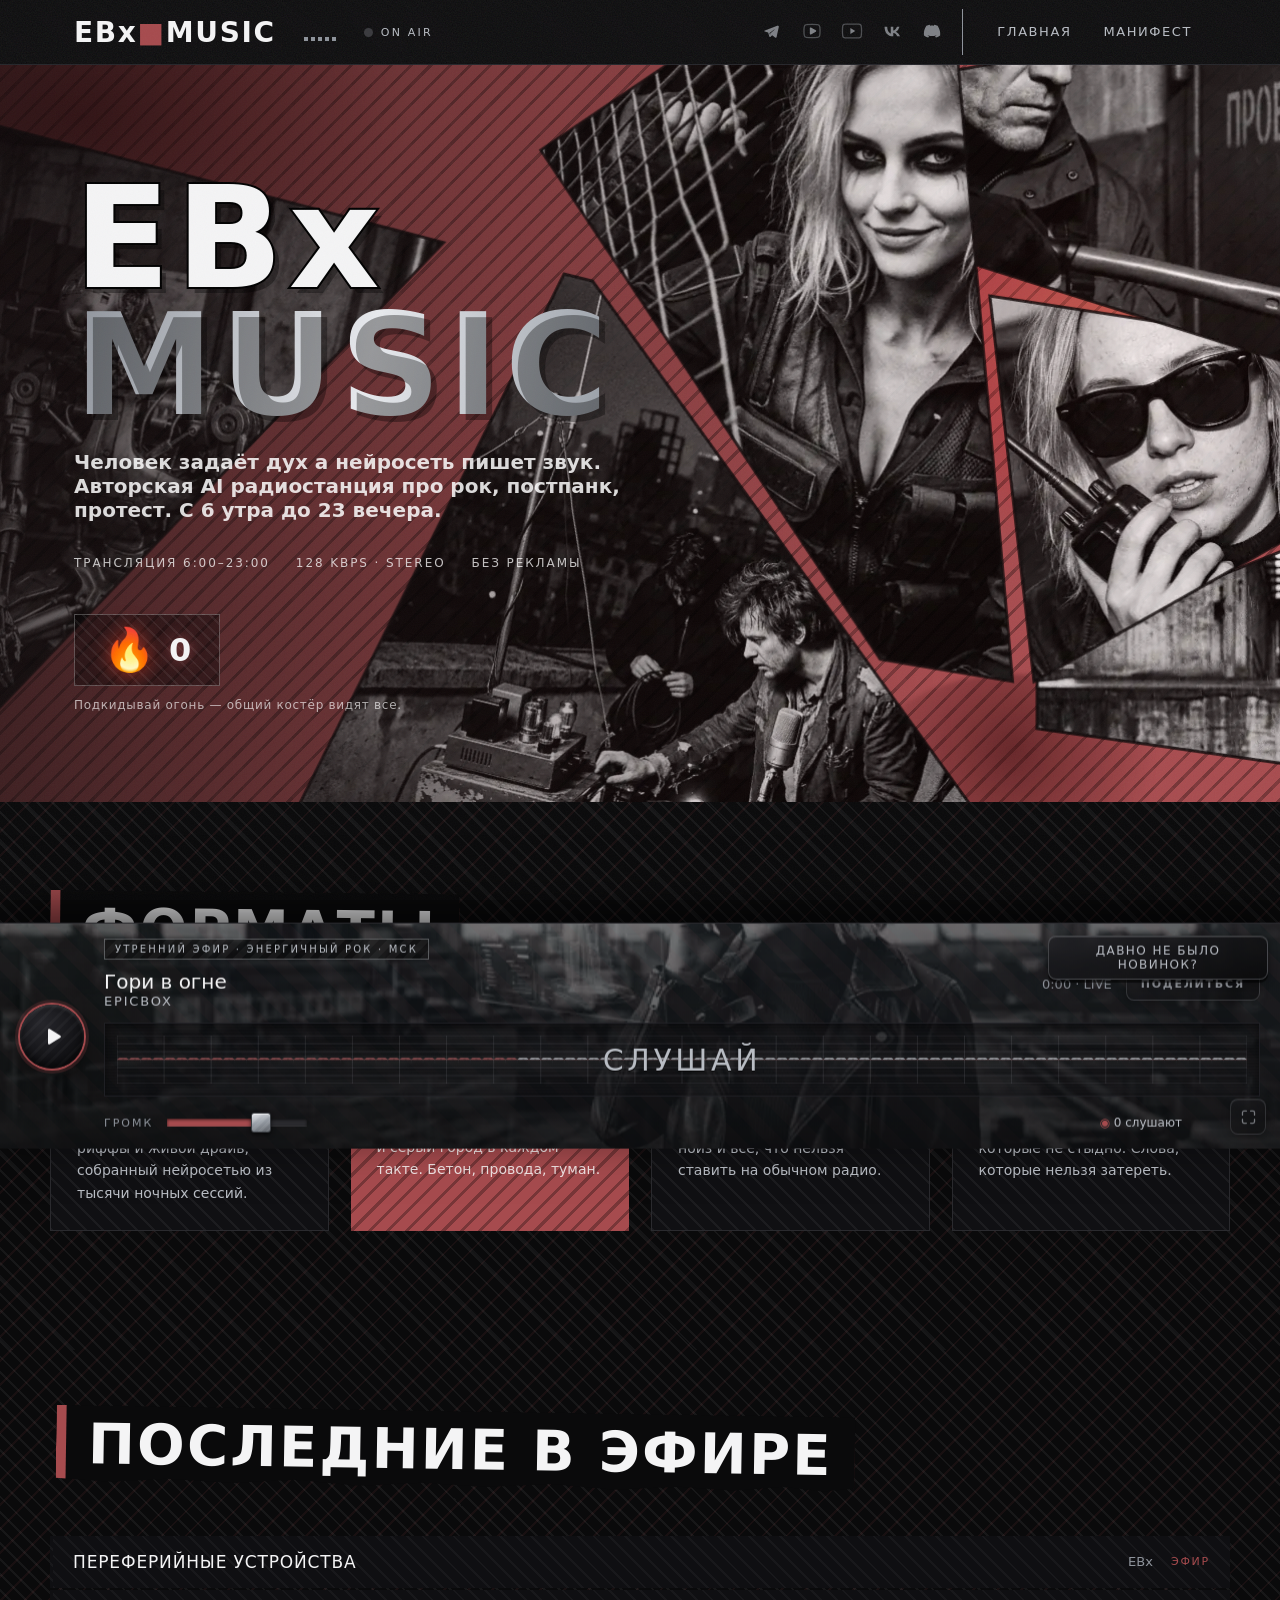
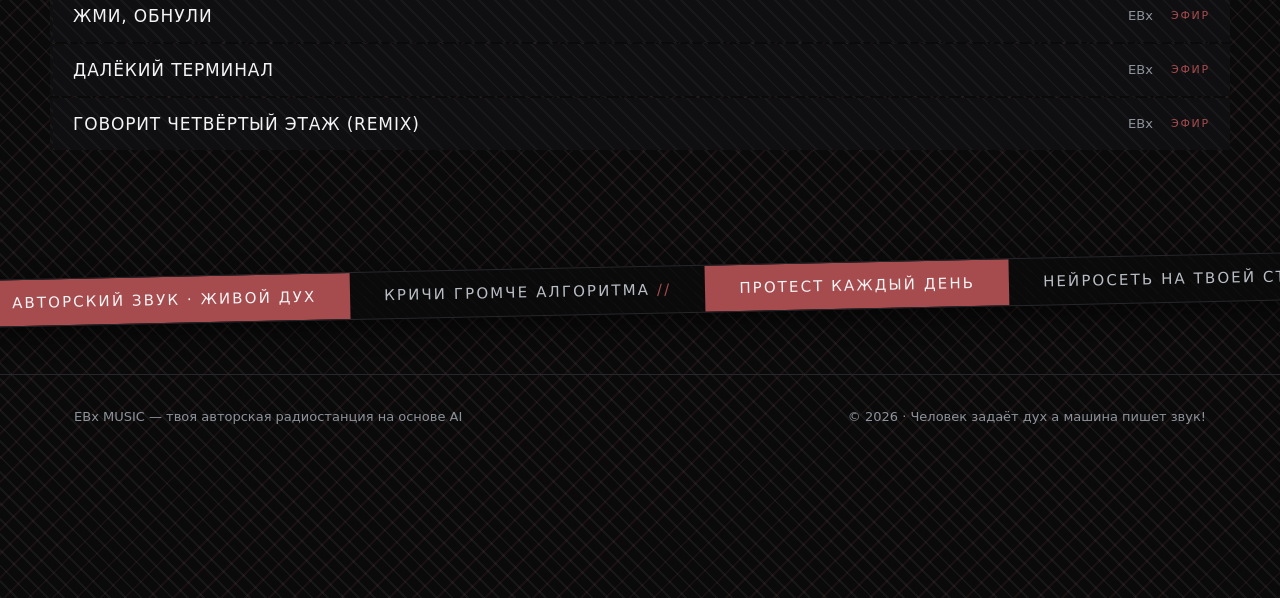
==== commit 3160b0d3: "discord icon: official simpleicons path" ====
--- a/index.html
+++ b/index.html
@@ -58,7 +58,7 @@
         <svg viewBox="0 0 24 24" width="20" height="20" fill="none" xmlns="http://www.w3.org/2000/svg" aria-hidden="true"><path d="M12.8 16.6c-4.5 0-7.1-3.1-7.2-8.2h2.3c.06 3.76 1.72 5.35 3.04 5.68V8.4h2.16v3.25c1.3-.14 2.67-1.62 3.13-3.25h2.16a6.5 6.5 0 0 1-2.99 4.2 6.73 6.73 0 0 1 3.5 4h-2.38c-.5-1.55-1.76-2.75-3.42-2.92v2.92h-.28Z" fill="currentColor"/></svg>
       </a>
 <a href="https://discord.gg/Epwmk53xg4" target="_blank" rel="noopener" aria-label="Discord" title="Discord">
-        <svg viewBox="0 0 24 24" width="20" height="20" fill="none" xmlns="http://www.w3.org/2000/svg" aria-hidden="true"><path d="M17.9 8.32a11.4 11.4 0 0 1 1.72 5.53c-.01.78-.87 5.15-1.27 5.78-.1.15-.26.24-.44.24h-.29a.6.6 0 0 1-.55-.37l-.53-1.32a11.4 11.4 0 0 1-9.08 0l-.53 1.32a.6.6 0 0 1-.55.37h-.29a.59.59 0 0 1-.44-.24c-.4-.63-1.26-5-1.27-5.78a11.4 11.4 0 0 1 1.72-5.53 1.3 1.3 0 0 1 .8-.35c1-.1 2.03-.15 3.05-.16h1.13c1.02 0 2.04.06 3.05.16a1.3 1.3 0 0 1 .8.35Z" fill="currentColor" fill-opacity=".55"/><path d="M9.5 13.8c-.7-.5-1.17-1.06-1.17-1.06a3.8 3.8 0 0 1-.62-1.9c.01-.55.28-.8.44-.94.16-.15.4-.2.62-.2h.3c.2 0 .4.02.5.4.18.56.5 1.55.55 1.67.05.11.07.25 0 .37-.06.13-.11.21-.22.33-.11.11-.23.25-.33.34-.11.1-.23.21-.1.42.13.22.5.74 1.07 1.2.72.58 1.31.79 1.52.89.2.1.33.08.45-.05.12-.13.5-.6.63-.8.13-.21.26-.17.44-.1.17.06 1.11.53 1.3.63.19.1.32.14.36.23.05.08.05.5-.12.98-.17.47-.99 1.02-1.38 1.05-.4.04-.76.19-2.56-.53-2.16-.86-3.53-3.14-3.64-3.28" fill="currentColor"/><ellipse cx="9.85" cy="11.15" rx=".5" ry=".55" fill="#0A0A0B" fill-opacity=".9"/><ellipse cx="14.15" cy="11.15" rx=".5" ry=".55" fill="#0A0A0B" fill-opacity=".9"/></svg>
+        <svg viewBox="0 0 24 24" width="20" height="20" fill="none" xmlns="http://www.w3.org/2000/svg" aria-hidden="true"><g transform="scale(.583) translate(8.6 8.6)"><path d="M20.317 4.3698a19.7913 19.7913 0 00-4.8851-1.5152.0741.0741 0 00-.0785.0371c-.211.3753-.4447.8648-.6083 1.2495-1.8447-.2762-3.68-.2762-5.4868 0-.1636-.3933-.4058-.8742-.6177-1.2495a.077.077 0 00-.0785-.037 19.7363 19.7363 0 00-4.8852 1.515.0699.0699 0 00-.0321.0277C.5334 9.0458-.319 13.8061.1609 18.5114a.0832.0832 0 00.0505.0714 19.8947 19.8947 0 005.9894 3.03.0774.0774 0 00.0839-.0276c.4616-.6304.8731-1.2952 1.226-1.9942a.076.076 0 00-.0416-.1057c-.6528-.2476-1.2743-.5495-1.8722-.8923a.077.077 0 01-.0076-.1277c.1258-.0943.2517-.1923.3718-.2914a.0743.0743 0 01.0776-.0105c3.9278 1.7933 8.18 1.7933 12.0614 0a.0739.0739 0 01.0785.0095c.1202.099.246.1981.3728.2924a.077.077 0 01-.0066.1276 12.2986 12.2986 0 01-1.873.8914.0766.0766 0 00-.0407.1067c.3604.698.7719 1.3628 1.225 1.9932a.076.076 0 00.084.0286 19.8386 19.8386 0 006.0024-3.0299.0772.0772 0 00.0505-.0714c.5004-5.0948-.8379-9.7165-3.5485-13.7394a.061.061 0 00-.0312-.0286z" fill="currentColor"/></g></svg>
       </a>
     </span>
     <a href="/" class="active">Главная</a><a href="/about.html">Манифест</a>
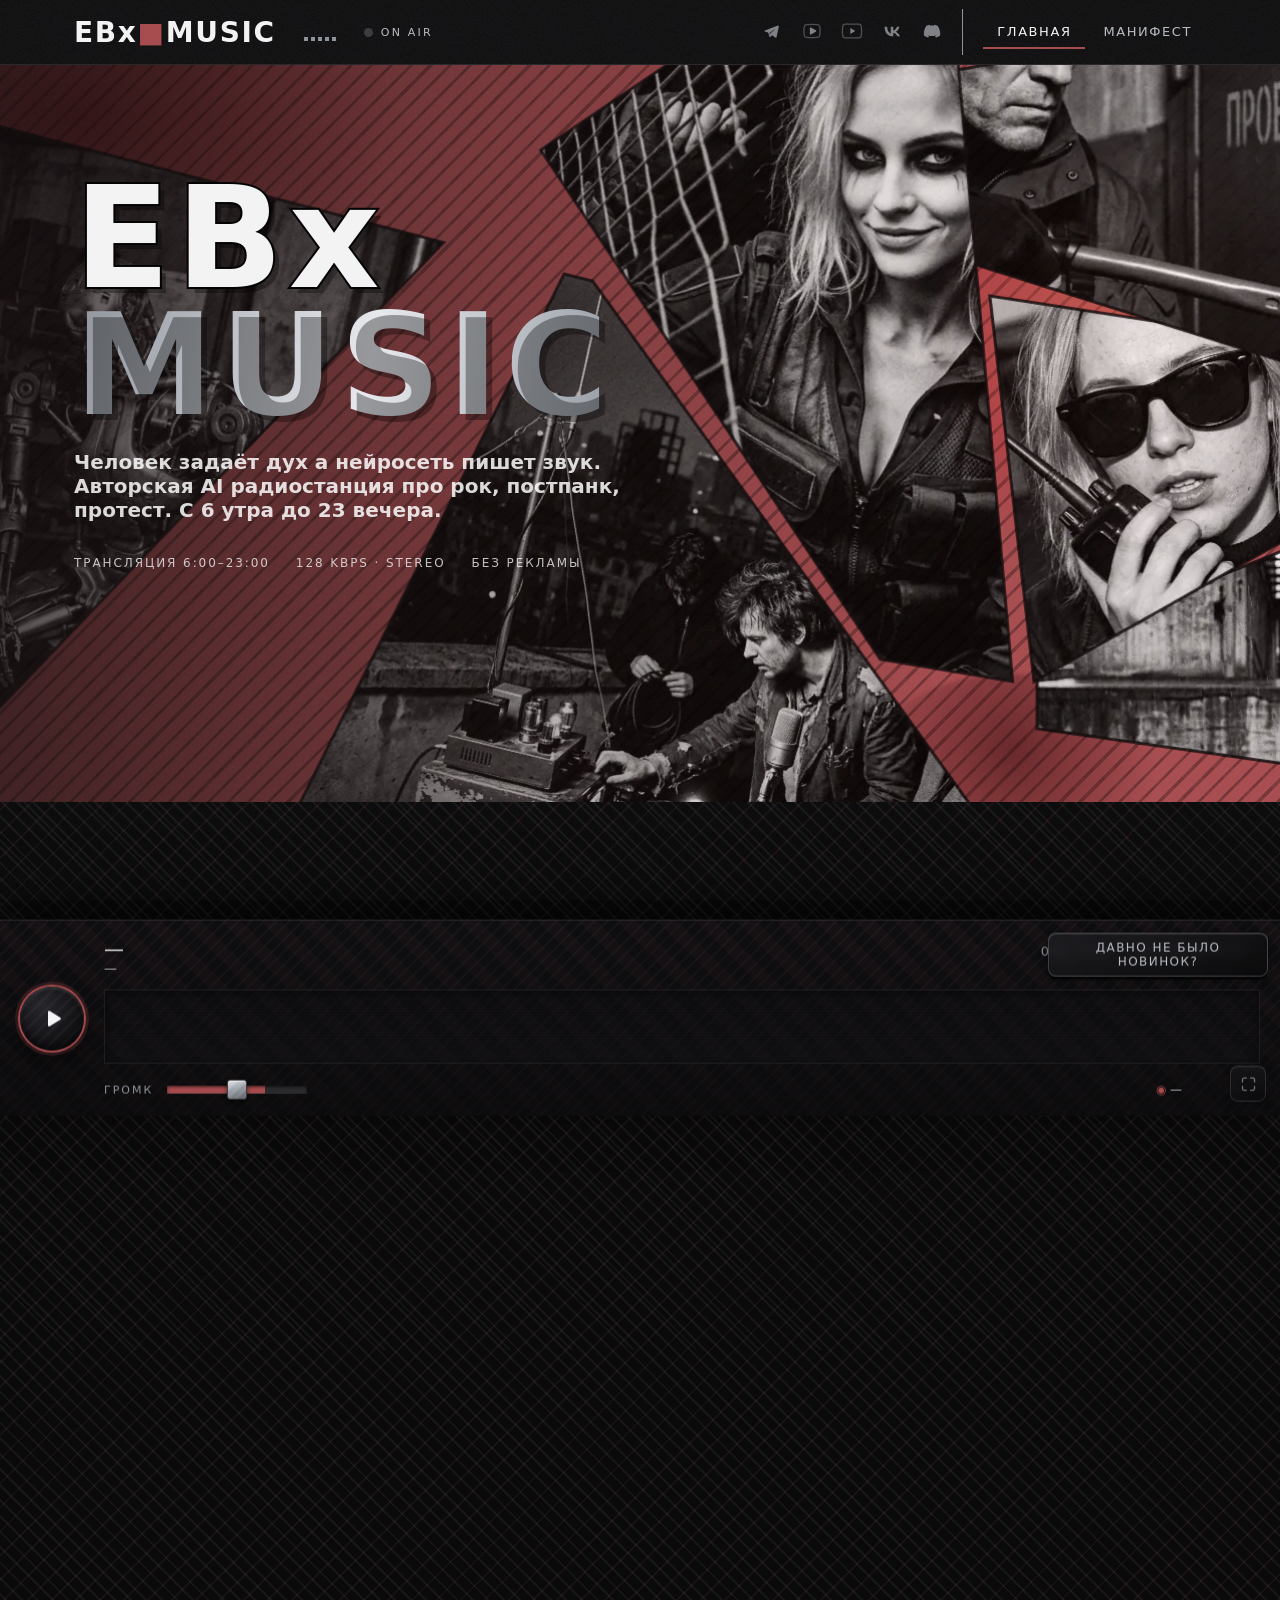
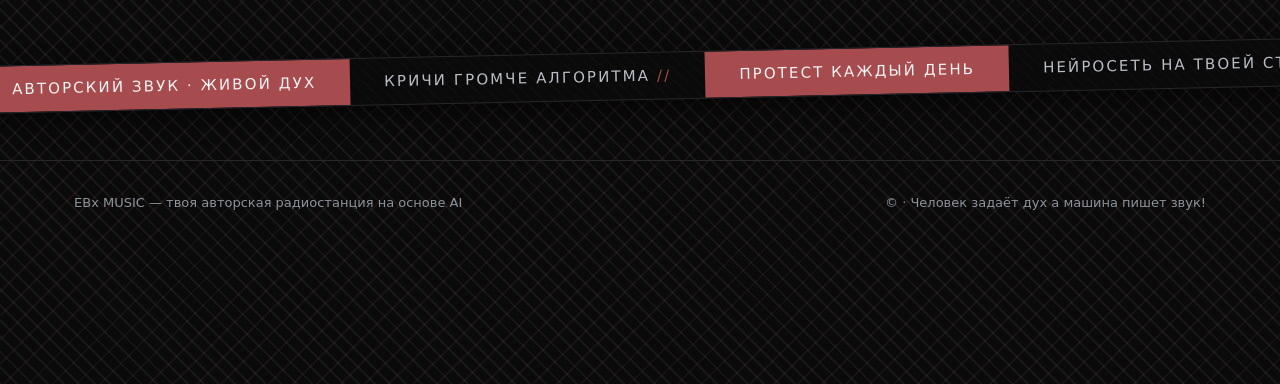
==== commit 305ead91: "router: keep live player across SPA nav" ====
--- a/index.html
+++ b/index.html
@@ -32,7 +32,7 @@
   })();
   </script>
   <script type="module" crossorigin src="/assets/share-CVYyEYfm.js"></script>
-  <script type="module" crossorigin src="/assets/main-DSw1PG3q.js"></script>
+  <script type="module" crossorigin src="/assets/main-DbophHTB.js"></script>
   <link rel="stylesheet" crossorigin href="/assets/share-ChvzDr6m.css">
   <link rel="preconnect" href="https://radio.ebxm.ru" crossorigin>
   <link rel="preload" as="image" fetchpriority="high" href="/assets/collage--79Tf3HQ.webp">
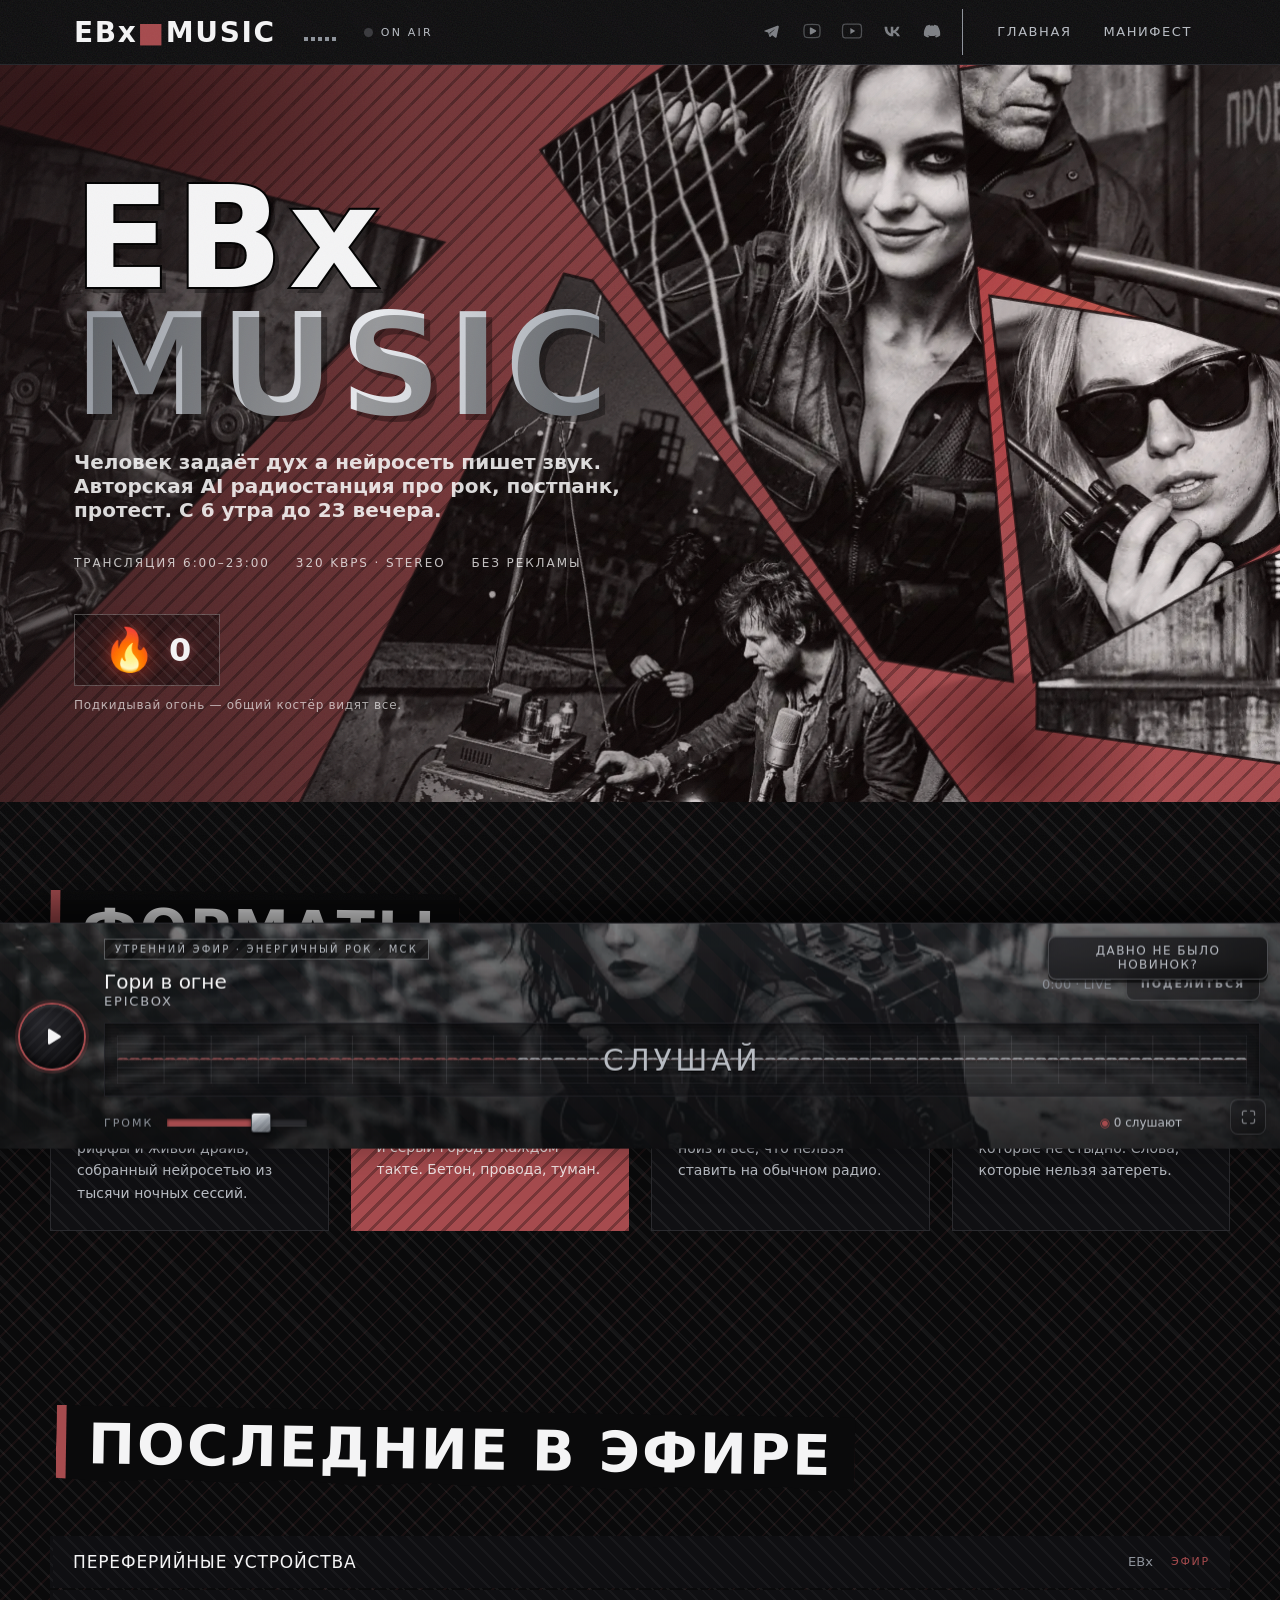
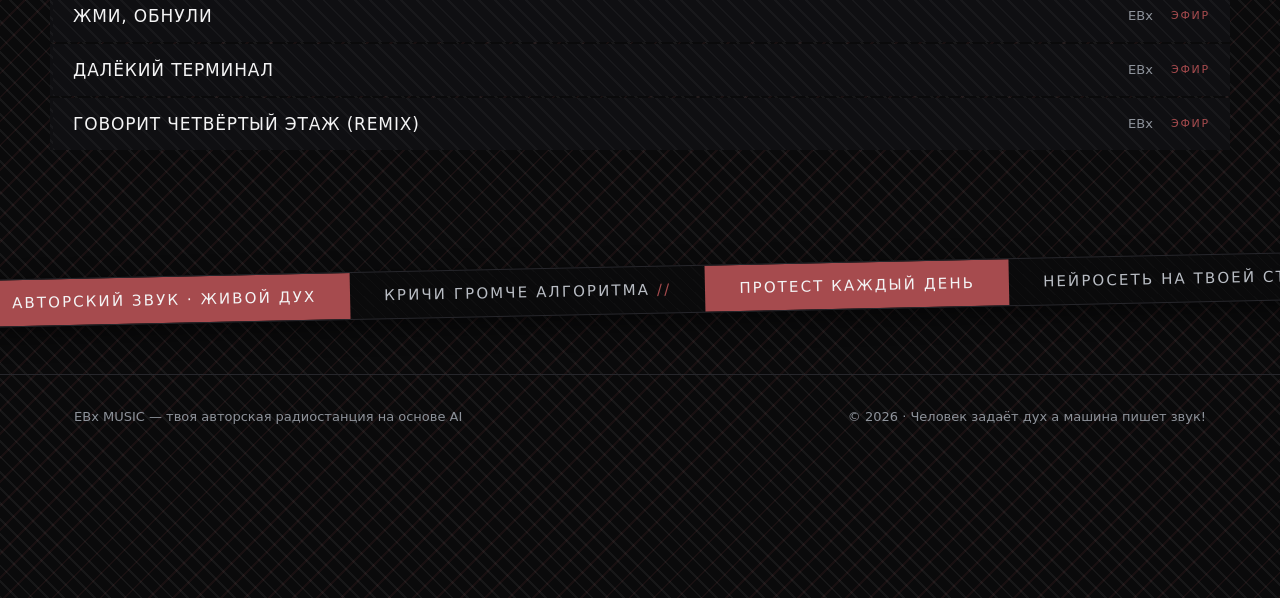
==== commit 15bfc421: "320 KBPS" ====
--- a/index.html
+++ b/index.html
@@ -31,8 +31,8 @@
     addEventListener('pageshow',function(e){if(e.persisted){done=true;b.remove()}});
   })();
   </script>
-  <script type="module" crossorigin src="/assets/share-CVYyEYfm.js"></script>
-  <script type="module" crossorigin src="/assets/main-DbophHTB.js"></script>
+  <script type="module" crossorigin src="/assets/share-B3HIVgWO.js"></script>
+  <script type="module" crossorigin src="/assets/main-DaHlJynN.js"></script>
   <link rel="stylesheet" crossorigin href="/assets/share-ChvzDr6m.css">
   <link rel="preconnect" href="https://radio.ebxm.ru" crossorigin>
   <link rel="preload" as="image" fetchpriority="high" href="/assets/collage--79Tf3HQ.webp">
@@ -76,7 +76,7 @@
   <div class="hero-left">
     <h1><span class="hero-eb">EB</span><span class="glitch" data-t="x">x</span><br><span class="metallic">MUSIC</span></h1>
     <p class="sub">Человек задаёт дух а нейросеть пишет звук. Авторская AI радиостанция про рок, постпанк, протест. С 6 утра до 23 вечера.</p>
-    <div class="meta"><span>ТРАНСЛЯЦИЯ 6:00–23:00</span><span>128 KBPS · STEREO</span><span>БЕЗ РЕКЛАМЫ</span></div>
+    <div class="meta"><span>ТРАНСЛЯЦИЯ 6:00–23:00</span><span>320 KBPS · STEREO</span><span>БЕЗ РЕКЛАМЫ</span></div>
     <div class="flame-zone reveal">
       <button class="flame-btn" id="flameBtn" aria-label="Подкинуть огонёк">
         <span class="flame-emoji">🔥</span>
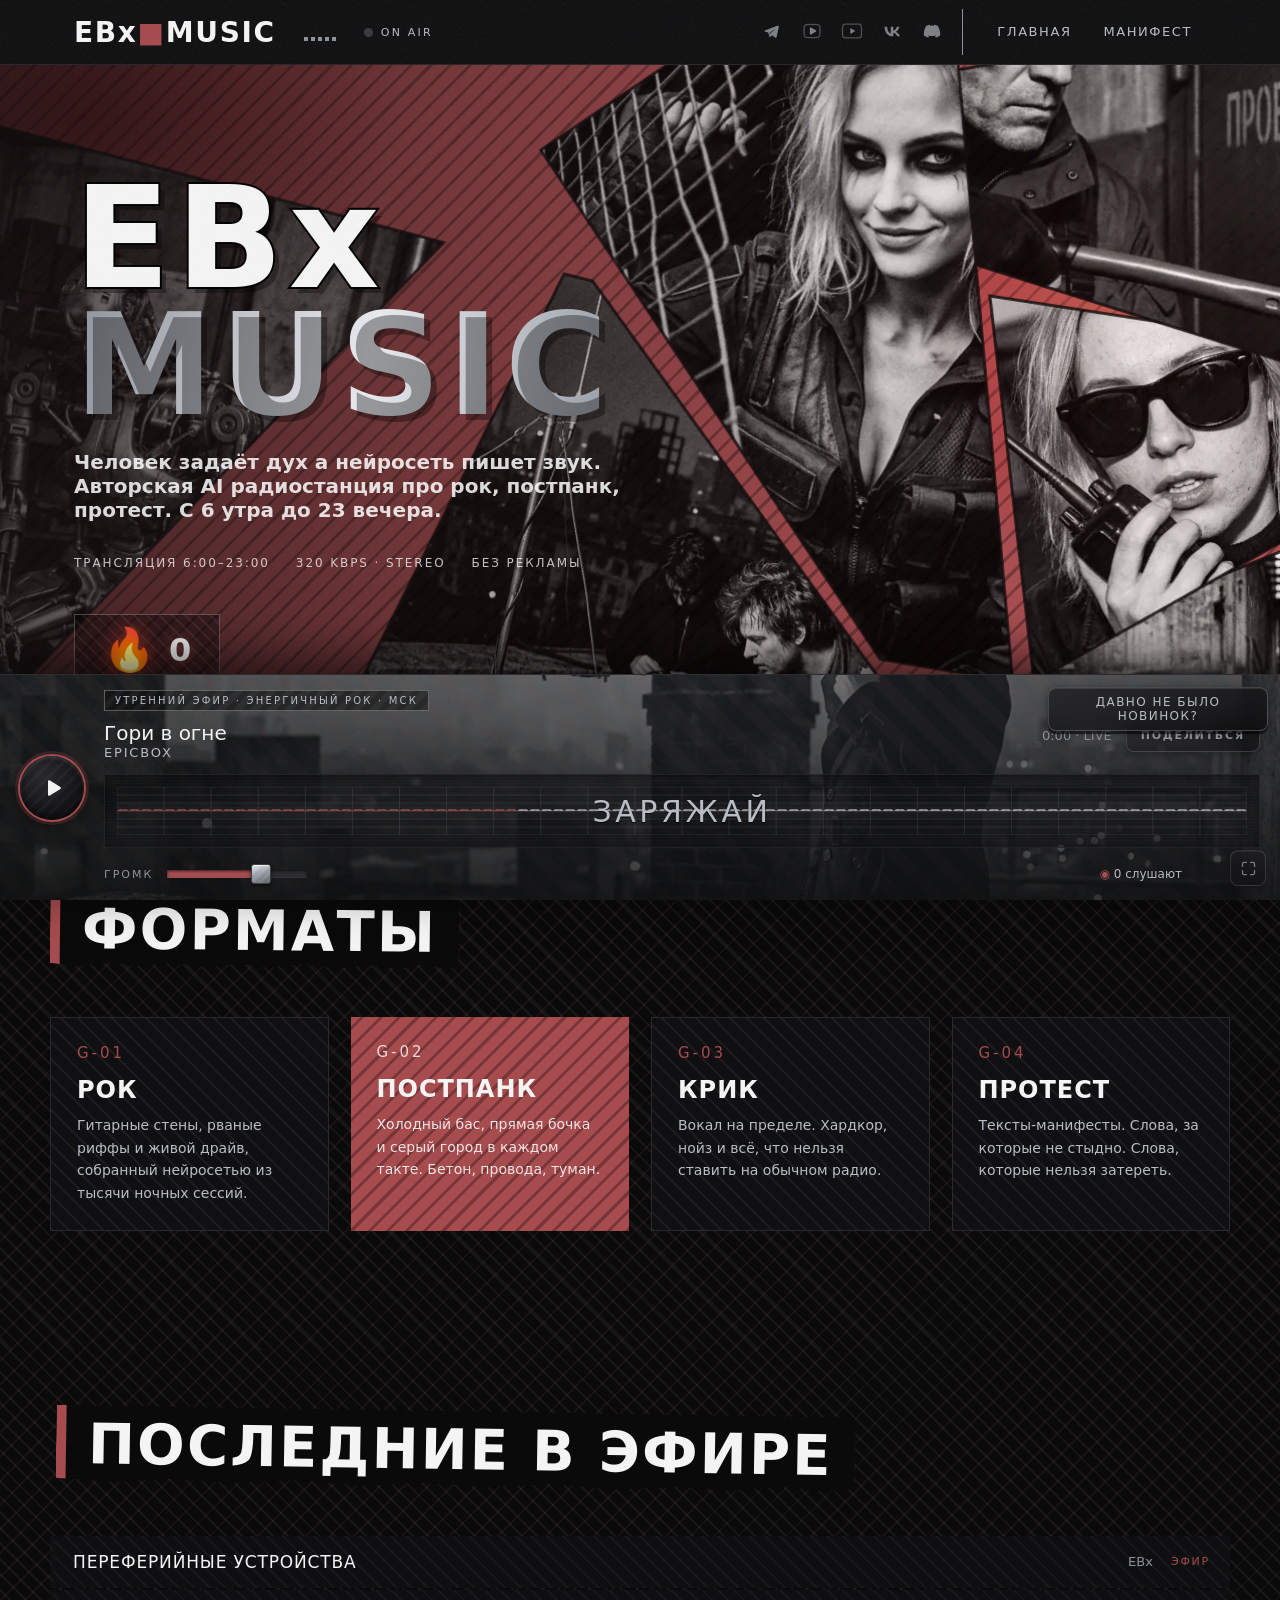
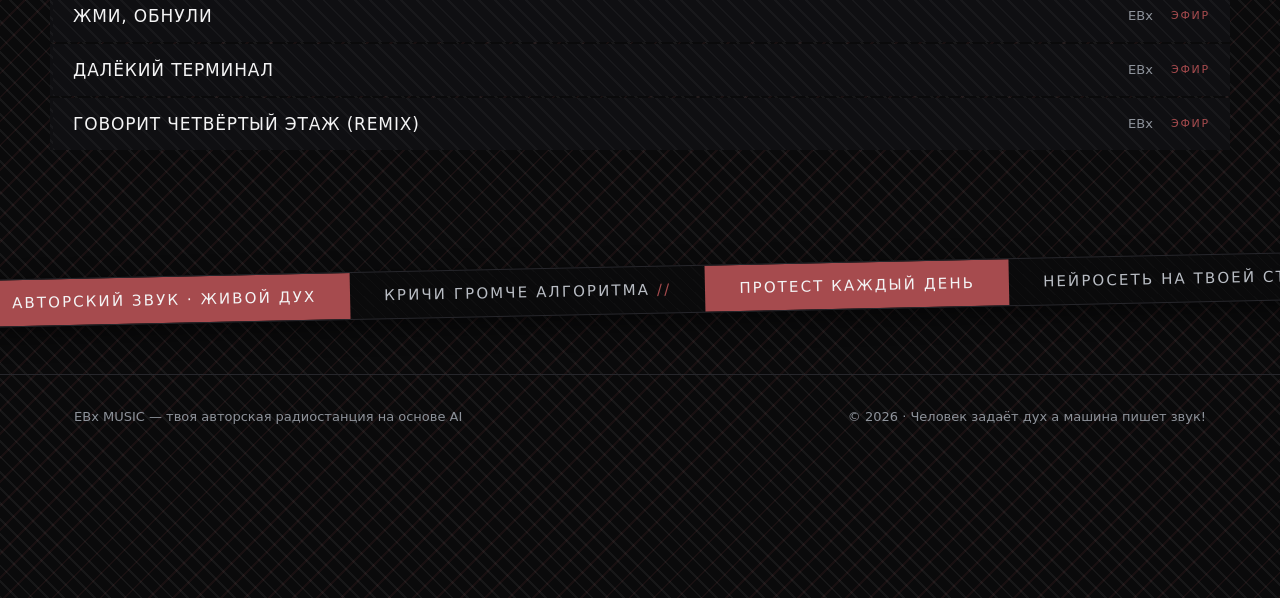
==== commit 480a908d: "API base -> radio.ebxm.ru" ====
--- a/index.html
+++ b/index.html
@@ -31,8 +31,8 @@
     addEventListener('pageshow',function(e){if(e.persisted){done=true;b.remove()}});
   })();
   </script>
-  <script type="module" crossorigin src="/assets/share-B3HIVgWO.js"></script>
-  <script type="module" crossorigin src="/assets/main-DaHlJynN.js"></script>
+  <script type="module" crossorigin src="/assets/share-CVYyEYfm.js"></script>
+  <script type="module" crossorigin src="/assets/main-DbophHTB.js"></script>
   <link rel="stylesheet" crossorigin href="/assets/share-ChvzDr6m.css">
   <link rel="preconnect" href="https://radio.ebxm.ru" crossorigin>
   <link rel="preload" as="image" fetchpriority="high" href="/assets/collage--79Tf3HQ.webp">
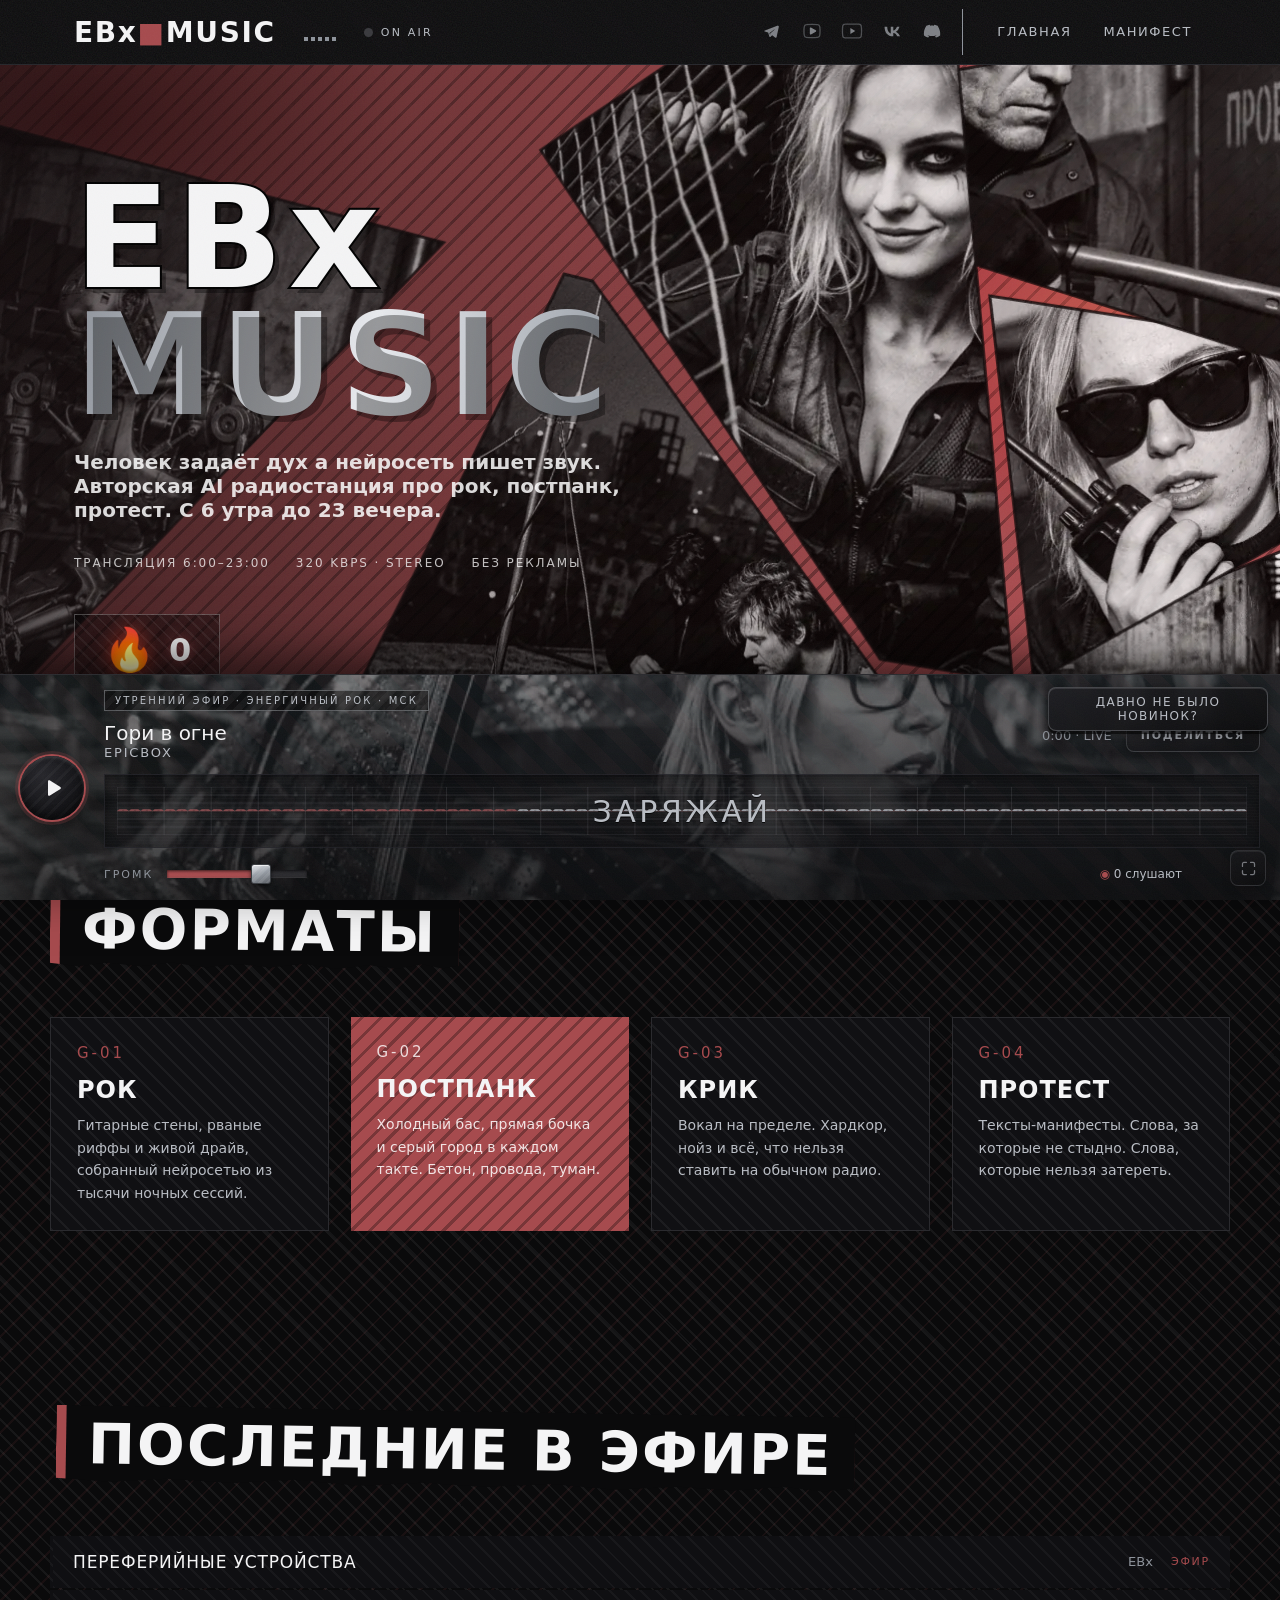
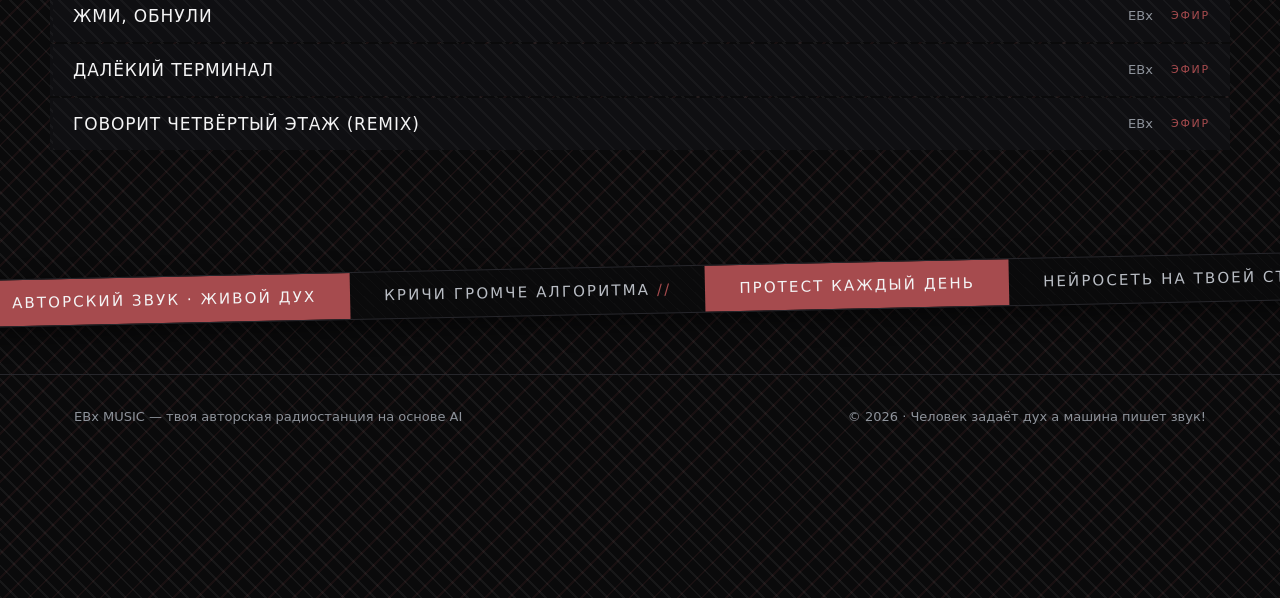
==== commit c3926124: "player: faster stream start (preload metadata, canplay/playing events)" ====
--- a/index.html
+++ b/index.html
@@ -31,8 +31,8 @@
     addEventListener('pageshow',function(e){if(e.persisted){done=true;b.remove()}});
   })();
   </script>
-  <script type="module" crossorigin src="/assets/share-CVYyEYfm.js"></script>
-  <script type="module" crossorigin src="/assets/main-DbophHTB.js"></script>
+  <script type="module" crossorigin src="/assets/share-DDExCwU0.js"></script>
+  <script type="module" crossorigin src="/assets/main-fFuhn7JS.js"></script>
   <link rel="stylesheet" crossorigin href="/assets/share-ChvzDr6m.css">
   <link rel="preconnect" href="https://radio.ebxm.ru" crossorigin>
   <link rel="preload" as="image" fetchpriority="high" href="/assets/collage--79Tf3HQ.webp">
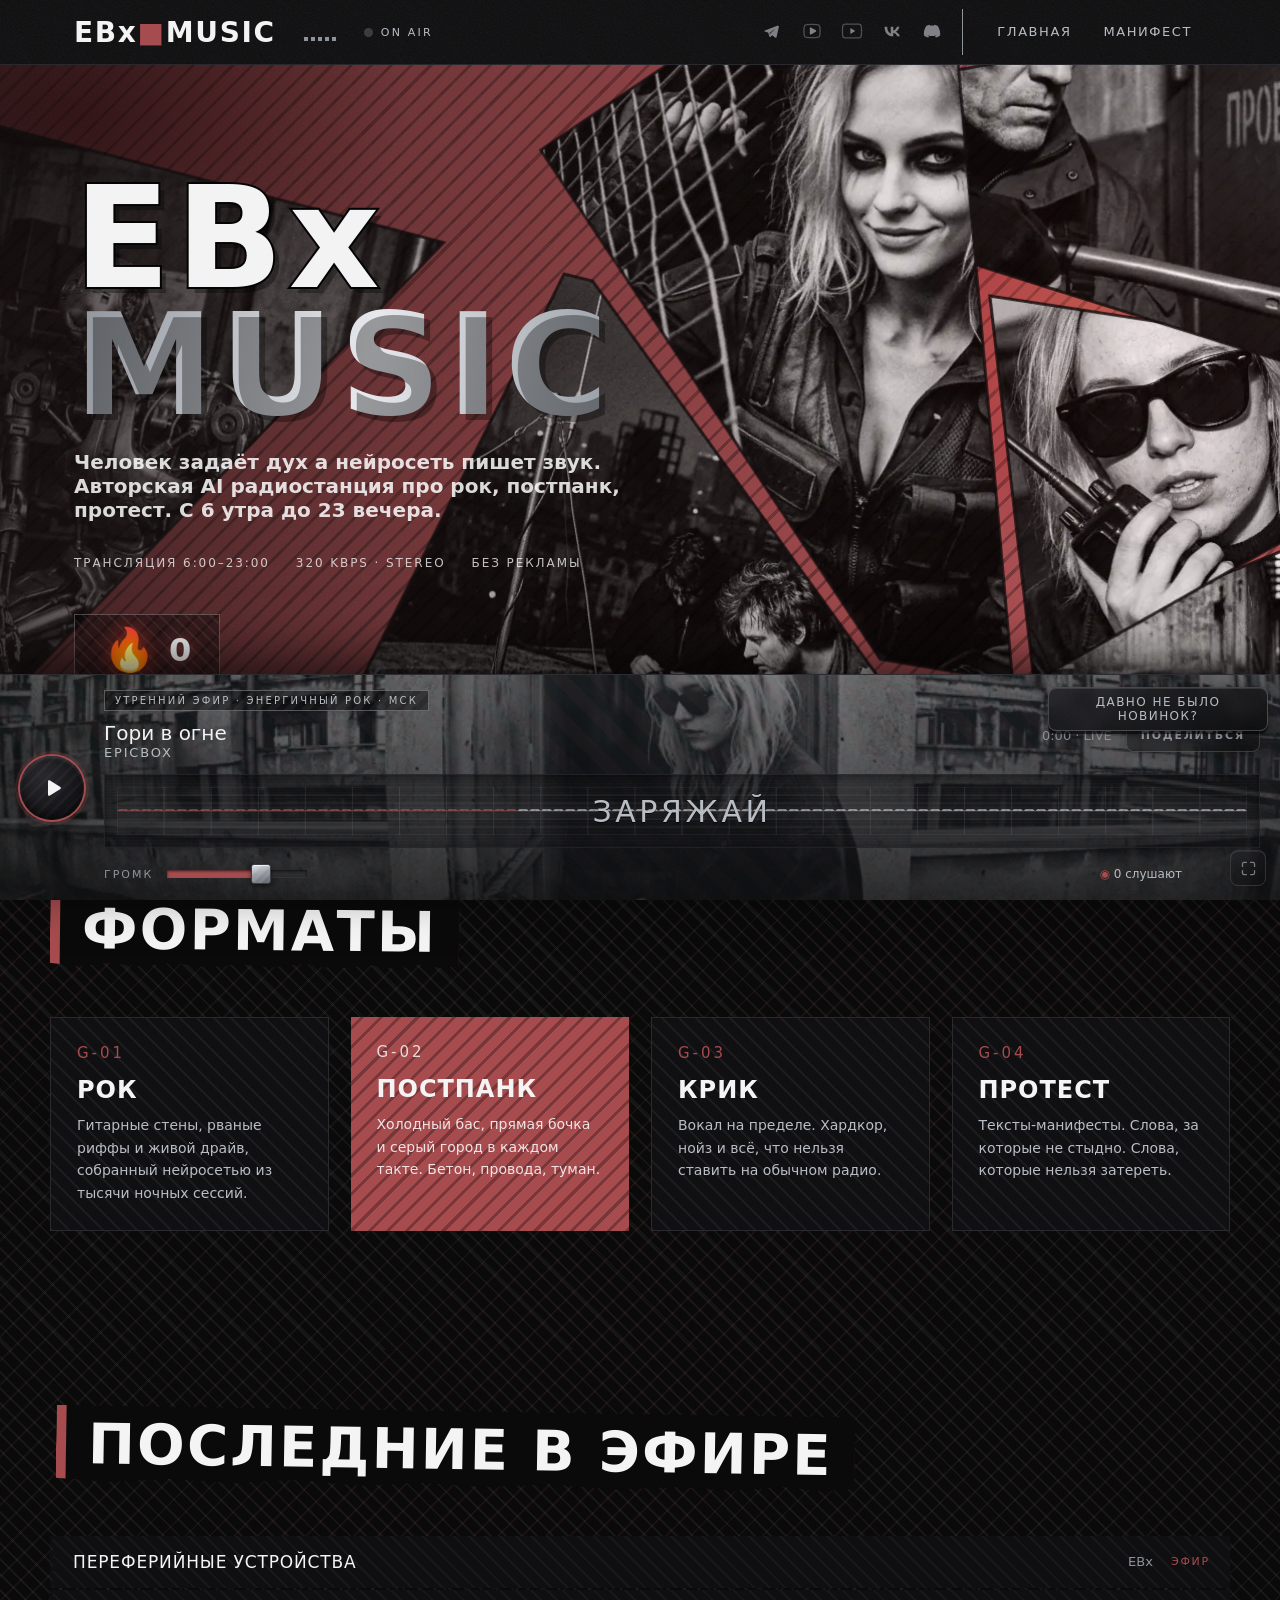
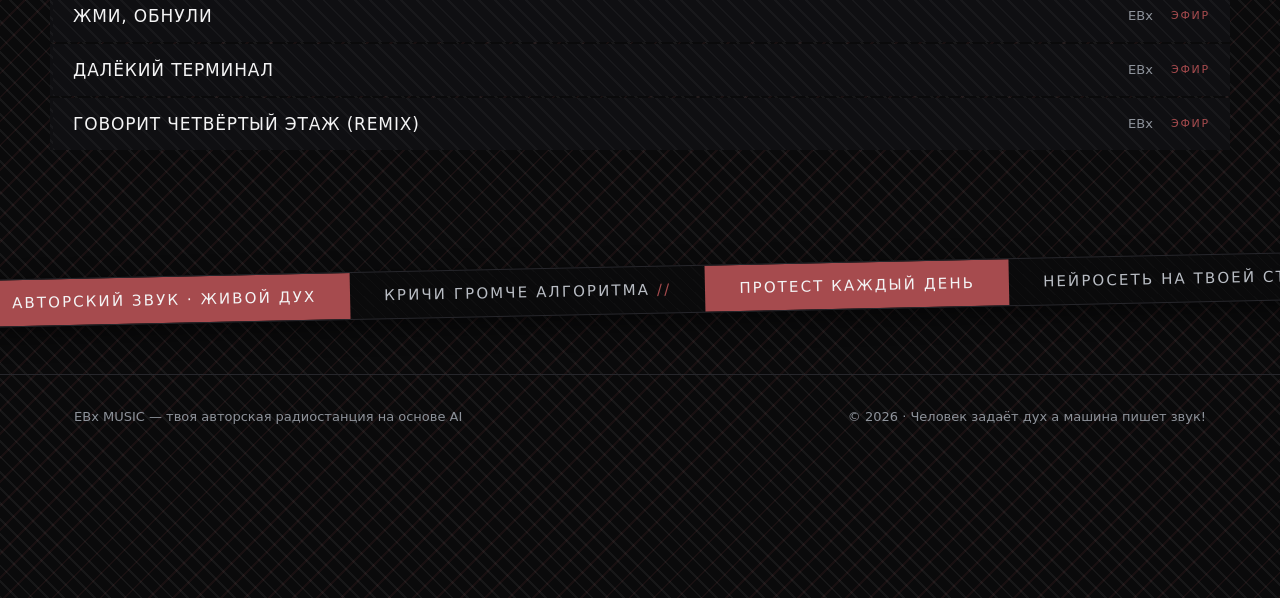
==== commit e9872c7c: "console easter egg" ====
--- a/index.html
+++ b/index.html
@@ -30,6 +30,9 @@
     if(d.readyState==='complete')complete();else addEventListener('load',complete);
     addEventListener('pageshow',function(e){if(e.persisted){done=true;b.remove()}});
   })();
+  </script><script>
+  // пасхалка для тех, кто открыл консоль
+  console.log('%cНЕ ОТДАВАЙ СЕБЯ МАШИНЕ.. ▌', 'font: 700 22px "Arial Narrow", Impact, sans-serif; color:#E8384F; text-shadow:0 0 10px rgba(232,56,79,.7); letter-spacing:.08em;');
   </script>
   <script type="module" crossorigin src="/assets/share-DDExCwU0.js"></script>
   <script type="module" crossorigin src="/assets/main-fFuhn7JS.js"></script>
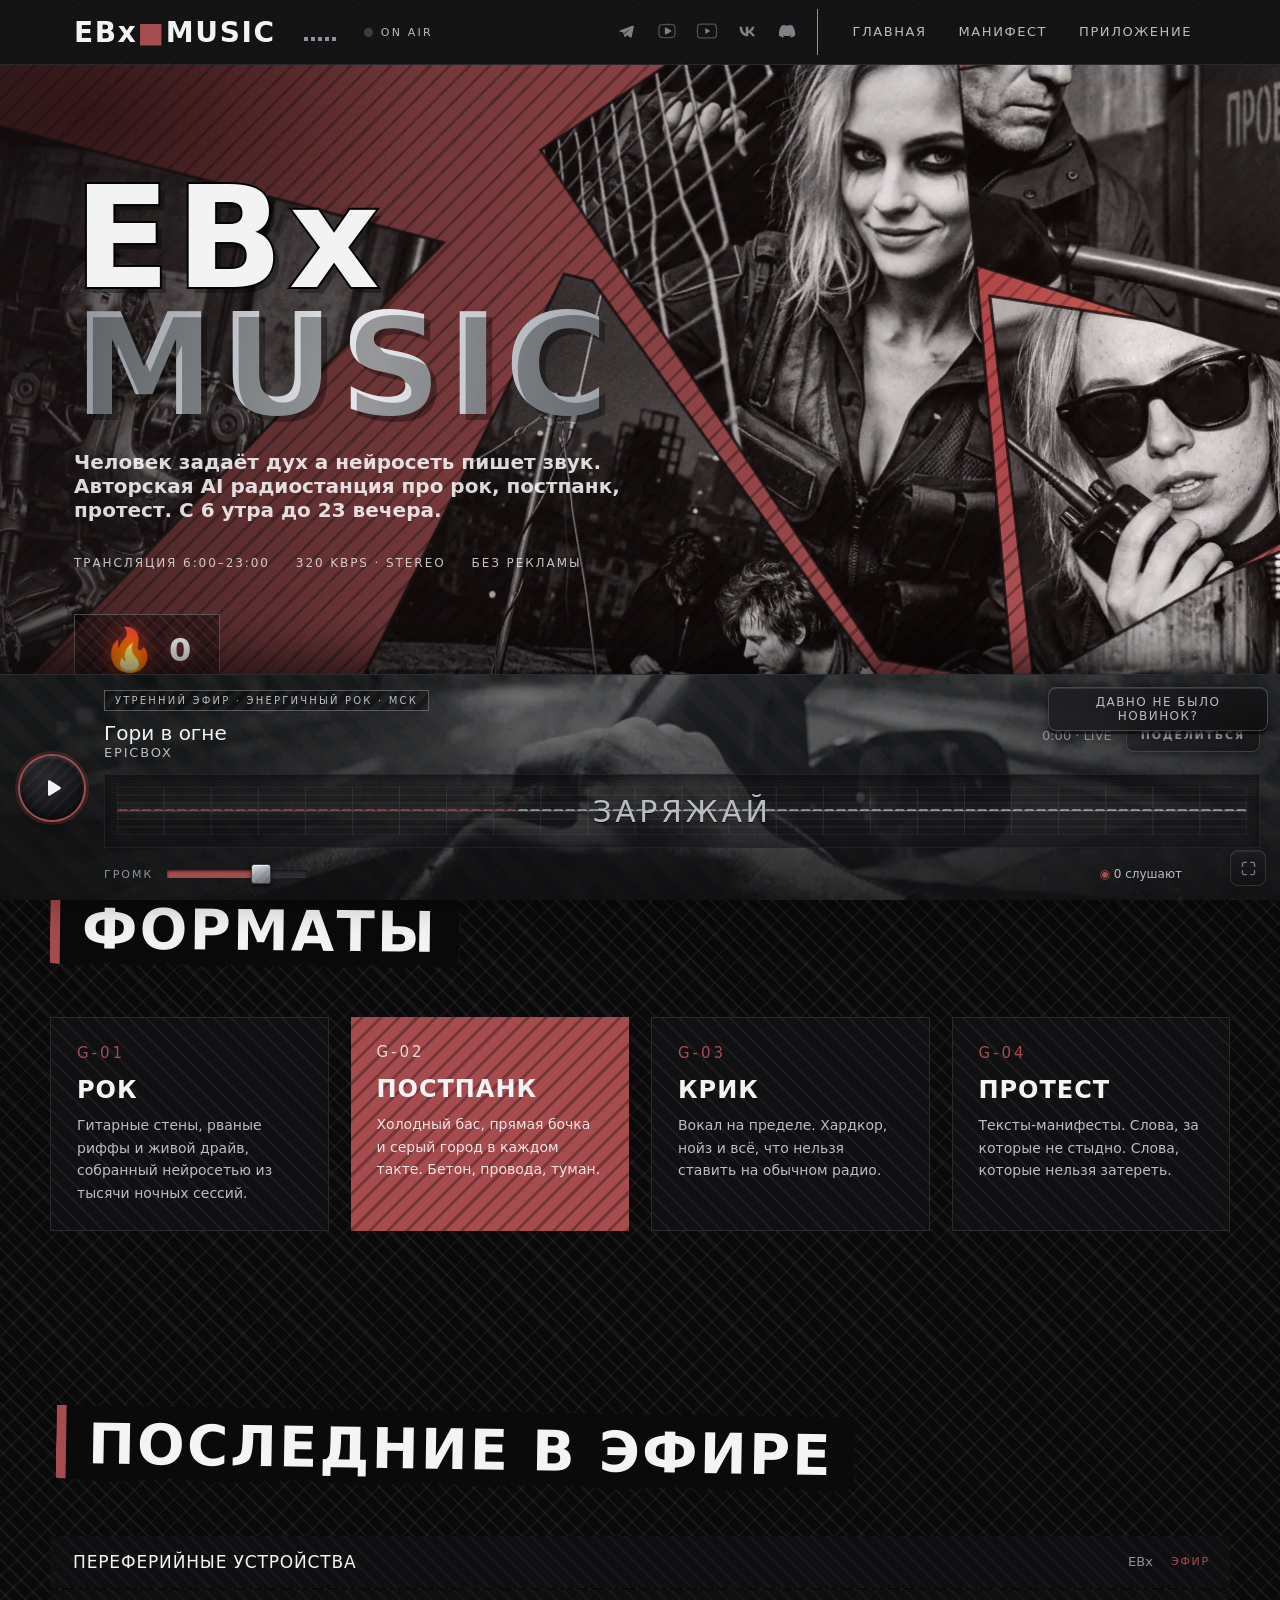
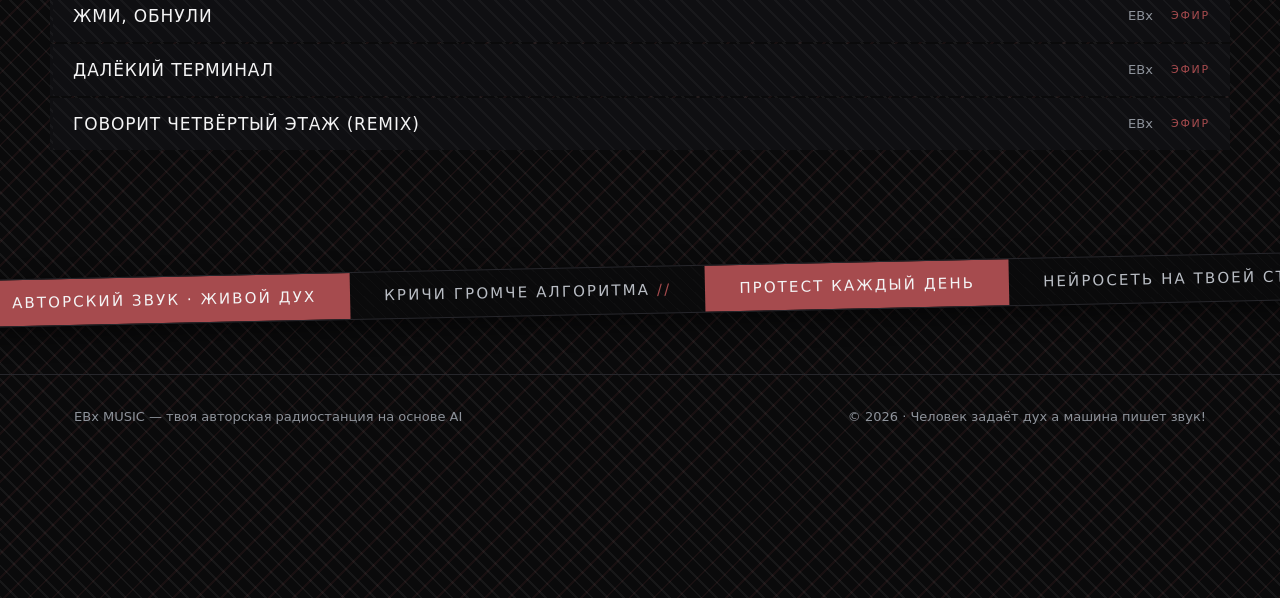
==== commit e9968395: "Страница «Приложение» (/get): RuStore, NashStore, APK с сервера" ====
--- a/index.html
+++ b/index.html
@@ -64,14 +64,14 @@
         <svg viewBox="0 0 24 24" width="20" height="20" fill="none" xmlns="http://www.w3.org/2000/svg" aria-hidden="true"><g transform="scale(.583) translate(8.6 8.6)"><path d="M20.317 4.3698a19.7913 19.7913 0 00-4.8851-1.5152.0741.0741 0 00-.0785.0371c-.211.3753-.4447.8648-.6083 1.2495-1.8447-.2762-3.68-.2762-5.4868 0-.1636-.3933-.4058-.8742-.6177-1.2495a.077.077 0 00-.0785-.037 19.7363 19.7363 0 00-4.8852 1.515.0699.0699 0 00-.0321.0277C.5334 9.0458-.319 13.8061.1609 18.5114a.0832.0832 0 00.0505.0714 19.8947 19.8947 0 005.9894 3.03.0774.0774 0 00.0839-.0276c.4616-.6304.8731-1.2952 1.226-1.9942a.076.076 0 00-.0416-.1057c-.6528-.2476-1.2743-.5495-1.8722-.8923a.077.077 0 01-.0076-.1277c.1258-.0943.2517-.1923.3718-.2914a.0743.0743 0 01.0776-.0105c3.9278 1.7933 8.18 1.7933 12.0614 0a.0739.0739 0 01.0785.0095c.1202.099.246.1981.3728.2924a.077.077 0 01-.0066.1276 12.2986 12.2986 0 01-1.873.8914.0766.0766 0 00-.0407.1067c.3604.698.7719 1.3628 1.225 1.9932a.076.076 0 00.084.0286 19.8386 19.8386 0 006.0024-3.0299.0772.0772 0 00.0505-.0714c.5004-5.0948-.8379-9.7165-3.5485-13.7394a.061.061 0 00-.0312-.0286z" fill="currentColor"/></g></svg>
       </a>
     </span>
-    <a href="/" class="active">Главная</a><a href="/about.html">Манифест</a>
+    <a href="/" class="active">Главная</a><a href="/about.html">Манифест</a><a href="/get">Приложение</a>
   </nav>
   <button class="burger" id="burgerBtn" aria-label="Меню" aria-expanded="false">
     <span></span><span></span><span></span>
   </button>
 </div></header>
 <div class="mobile-nav" id="mobileNav">
-  <a href="/" class="active">Главная</a><a href="/about.html">Манифест</a>
+  <a href="/" class="active">Главная</a><a href="/about.html">Манифест</a><a href="/get">Приложение</a>
 </div><main id="view" data-page="home">
   <div class="main-collage" style="--shard-img:url('data:,')" data-collage="assets/shards/collage-main.webp" aria-hidden="true"></div>
 <section class="hero"><div class="hero-blobs" aria-hidden="true"><i></i><i></i><i></i><i></i><i></i></div>
